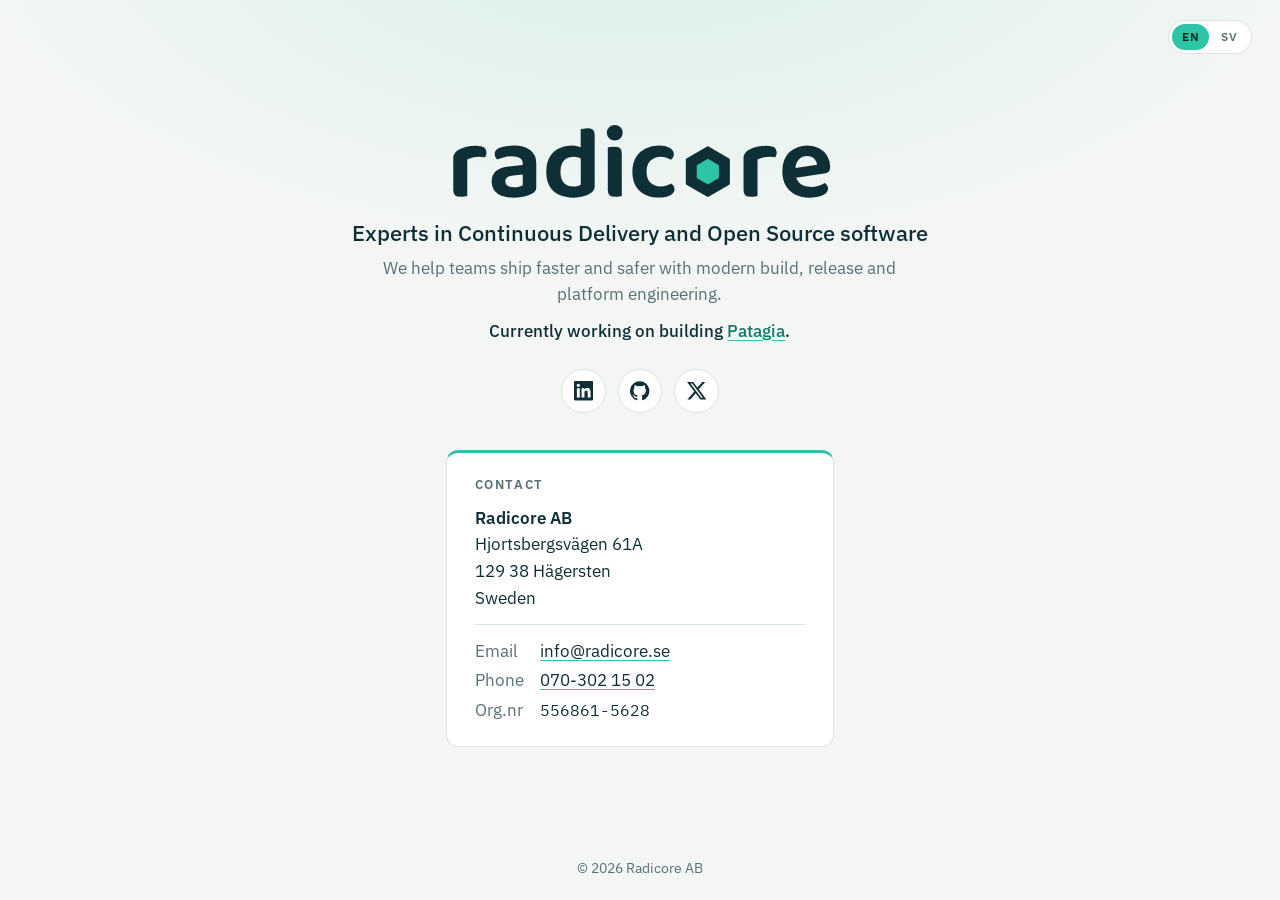
==== index.html @ 724ec2e5 "Add Patagia to structured data Co-Authored-By: Claude Opus 5.5 <noreply@anthropic.com> Signed-off-by" ====
<!DOCTYPE html>
<html lang="en">
<head>
  <meta charset="utf-8">
  <meta name="viewport" content="width=device-width, initial-scale=1">
  <script>
    (function () {
      try {
        var lang = (navigator.languages && navigator.languages[0]) || navigator.language || "";
        var chosen = /(?:^|; )lang=/.test(document.cookie);
        var fromSite = document.referrer.indexOf(location.origin + "/") === 0;
        if (/^sv\b/i.test(lang) && !chosen && !fromSite) location.replace("/sv/");
      } catch (e) {}
    })();
  </script>
  <title>Radicore AB · Continuous Delivery &amp; Open Source</title>
  <meta name="description" content="Radicore AB: experts in Continuous Delivery and Open Source software, based in Stockholm.">
  <meta name="theme-color" content="#f3f6f4" media="(prefers-color-scheme: light)">
  <meta name="theme-color" content="#0b1f24" media="(prefers-color-scheme: dark)">
  <link rel="canonical" href="https://radicore.se/">
  <link rel="alternate" hreflang="en" href="https://radicore.se/">
  <link rel="alternate" hreflang="sv" href="https://radicore.se/sv/">
  <link rel="alternate" hreflang="x-default" href="https://radicore.se/">
  <meta property="og:type" content="website">
  <meta property="og:site_name" content="Radicore">
  <meta property="og:locale" content="en_US">
  <meta property="og:locale:alternate" content="sv_SE">
  <meta property="og:url" content="https://radicore.se/">
  <meta property="og:title" content="Radicore AB · Continuous Delivery &amp; Open Source">
  <meta property="og:description" content="Experts in Continuous Delivery and Open Source software, based in Stockholm.">
  <meta property="og:image" content="https://radicore.se/og-image.png">
  <meta property="og:image:width" content="1200">
  <meta property="og:image:height" content="630">
  <meta property="og:image:alt" content="Radicore logo">
  <meta name="twitter:card" content="summary_large_image">
  <script type="application/ld+json">
  {
    "@context": "https://schema.org",
    "@type": "ProfessionalService",
    "@id": "https://radicore.se/#organization",
    "name": "Radicore AB",
    "alternateName": "Radicore",
    "url": "https://radicore.se/",
    "logo": "https://radicore.se/logo.png",
    "image": "https://radicore.se/og-image.png",
    "description": "Experts in Continuous Delivery and Open Source software.",
    "email": "info@radicore.se",
    "telephone": "+46703021502",
    "taxID": "556861-5628",
    "identifier": {
      "@type": "PropertyValue",
      "propertyID": "Organisationsnummer",
      "value": "556861-5628"
    },
    "address": {
      "@type": "PostalAddress",
      "streetAddress": "Hjortsbergsvägen 61A",
      "postalCode": "129 38",
      "addressLocality": "Hägersten",
      "addressRegion": "Stockholm",
      "addressCountry": "SE"
    },
    "knowsAbout": [
      "Continuous Delivery",
      "Continuous Integration",
      "Open Source software",
      "Platform engineering"
    ],
    "founder": {
      "@type": "Person",
      "name": "Lars Sjöström",
      "sameAs": [
        "https://se.linkedin.com/pub/lars-sj%C3%B6str%C3%B6m/2/9a0/586",
        "https://github.com/lsjostro",
        "https://twitter.com/latjon"
      ],
      "worksFor": [
        {
          "@id": "https://radicore.se/#organization"
        },
        {
          "@type": "Organization",
          "@id": "https://patagia.se/#organization",
          "name": "Patagia",
          "url": "https://patagia.se/"
        }
      ]
    }
  }
  </script>
  <link rel="icon" href="/favicon.svg" type="image/svg+xml">
  <link rel="apple-touch-icon" href="/apple-touch-icon.png">
  <link rel="preconnect" href="https://fonts.googleapis.com">
  <link rel="preconnect" href="https://fonts.gstatic.com" crossorigin>
  <link href="https://fonts.googleapis.com/css2?family=IBM+Plex+Sans:wght@400;500;600&family=IBM+Plex+Mono:wght@400&display=swap" rel="stylesheet">
  <link rel="stylesheet" href="/style.css">
</head>
<body>
  <nav class="lang" aria-label="Language">
    <span aria-current="page">EN</span>
    <a href="/sv/" hreflang="sv" lang="sv" title="Svenska">SV</a>
  </nav>
  <main>
    <div class="hero">
    <h1>
      <svg class="logo" xmlns="http://www.w3.org/2000/svg" viewBox="-10 -701 3780 726" role="img" aria-label="Radicore"><path d="M196.5396728515625 -355.5401611328125V-224.8199462890625H60.7401123046875V-369.3800048828125Q60.7401123046875 -396.0999755859375 73.580078125 -414.5599365234375Q86.4200439453125 -433.0198974609375 109.52001953125 -447.8798828125Q141.0999755859375 -467.35986328125 187.3399658203125 -478.92987060546875Q233.5799560546875 -490.4998779296875 285.47998046875 -490.4998779296875Q383.4598388671875 -490.4998779296875 383.4598388671875 -427.56005859375Q383.4598388671875 -412.60009765625 379.2198486328125 -399.7601318359375Q374.9798583984375 -386.920166015625 368.7398681640625 -377.8201904296875Q358.7398681640625 -379.8201904296875 343.9798583984375 -381.2001953125Q329.2198486328125 -382.5802001953125 312.599853515625 -382.5802001953125Q279.6197509765625 -382.5802001953125 248.959716796875 -375.25018310546875Q218.2996826171875 -367.920166015625 196.5396728515625 -355.5401611328125ZM60.7401123046875 -264.0 196.5396728515625 -259.43994140625V-1.3800048828125Q187.8197021484375 1.239990234375 171.30975341796875 4.04998779296875Q154.7998046875 6.8599853515625 135.35986328125 6.8599853515625Q97.0 6.8599853515625 78.87005615234375 -6.90997314453125Q60.7401123046875 -20.679931640625 60.7401123046875 -56.4197998046875ZM652.39990234375 -86.7197265625Q678.9000244140625 -86.7197265625 702.06005859375 -92.1197509765625Q725.2200927734375 -97.519775390625 735.9801025390625 -104.27978515625V-208.9801025390625L644.2198486328125 -200.320068359375Q607.0997314453125 -197.56005859375 586.439697265625 -184.1400146484375Q565.7796630859375 -170.719970703125 565.7796630859375 -144.639892578125Q565.7796630859375 -118.1798095703125 586.5997314453125 -102.44976806640625Q607.4197998046875 -86.7197265625 652.39990234375 -86.7197265625ZM647.0599365234375 -491.119873046875Q747.6998291015625 -491.119873046875 807.6897583007812 -448.70989990234375Q867.6796875 -406.2999267578125 867.6796875 -316.0999755859375V-87.159912109375Q867.6796875 -62.679931640625 855.459716796875 -48.0799560546875Q843.23974609375 -33.47998046875 824.3797607421875 -22.239990234375Q795.4197998046875 -5.52001953125 751.6998291015625 4.8599853515625Q707.9798583984375 15.239990234375 652.39990234375 15.239990234375Q551.5799560546875 15.239990234375 492.6400146484375 -23.92999267578125Q433.7000732421875 -63.0999755859375 433.7000732421875 -140.5399169921875Q433.7000732421875 -208.0198974609375 475.9600830078125 -244.06988525390625Q518.2200927734375 -280.119873046875 600.1800537109375 -288.35986328125L735.360107421875 -302.35986328125V-317.3399658203125Q735.360107421875 -354.320068359375 708.1500854492188 -370.81011962890625Q680.9400634765625 -387.3001708984375 631.800048828125 -387.3001708984375Q593.280029296875 -387.3001708984375 556.4000244140625 -377.7801513671875Q519.52001953125 -368.2601318359375 490.52001953125 -355.1201171875Q479.4200439453125 -363.360107421875 471.37005615234375 -378.4400634765625Q463.320068359375 -393.52001953125 463.320068359375 -409.719970703125Q463.320068359375 -449.35986328125 505.9599609375 -467.079833984375Q534.199951171875 -479.2198486328125 572.179931640625 -485.16986083984375Q610.159912109375 -491.119873046875 647.0599365234375 -491.119873046875ZM1300.2601318359375 -111.23974609375V-418.719970703125L1435.439697265625 -419.0999755859375V-95.2198486328125Q1435.439697265625 -72.4998779296875 1425.69970703125 -56.96990966796875Q1415.959716796875 -41.43994140625 1394.8597412109375 -28.5799560546875Q1369.27978515625 -11.8599853515625 1326.6998291015625 1.5Q1284.119873046875 14.8599853515625 1229.2999267578125 14.8599853515625Q1148.0 14.8599853515625 1088.6600341796875 -12.6199951171875Q1029.320068359375 -40.0999755859375 997.080078125 -96.0799560546875Q964.840087890625 -152.0599365234375 964.840087890625 -236.43994140625Q964.840087890625 -324.0599365234375 997.5100708007812 -380.22991943359375Q1030.1800537109375 -436.39990234375 1086.2100219726562 -463.7598876953125Q1142.239990234375 -491.119873046875 1210.43994140625 -491.119873046875Q1246.9599609375 -491.119873046875 1276.3800048828125 -482.599853515625Q1305.800048828125 -474.079833984375 1323.9400634765625 -462.4197998046875V-348.7401123046875Q1308.6600341796875 -362.16015625 1284.3599853515625 -372.87017822265625Q1260.0599365234375 -383.5802001953125 1228.35986328125 -383.5802001953125Q1191.6998291015625 -383.5802001953125 1163.2097778320312 -368.25018310546875Q1134.7197265625 -352.920166015625 1118.6796875 -320.360107421875Q1102.6396484375 -287.800048828125 1102.6396484375 -235.679931640625Q1102.6396484375 -162.039794921875 1136.4097290039062 -127.66973876953125Q1170.1798095703125 -93.2996826171875 1228.2999267578125 -93.2996826171875Q1252.760009765625 -93.2996826171875 1270.6100463867188 -98.939697265625Q1288.4600830078125 -104.5797119140625 1300.2601318359375 -111.23974609375ZM1435.439697265625 -391.6600341796875 1299.64013671875 -391.280029296875V-650.47998046875Q1308.360107421875 -653.0999755859375 1325.06005859375 -655.9099731445312Q1341.760009765625 -658.719970703125 1360.8199462890625 -658.719970703125Q1400.1798095703125 -658.719970703125 1417.8097534179688 -645.260009765625Q1435.439697265625 -631.800048828125 1435.439697265625 -595.440185546875ZM1553.60009765625 -616.0599365234375Q1553.60009765625 -647.599853515625 1575.4200439453125 -669.2297973632812Q1597.239990234375 -690.8597412109375 1631.0198974609375 -690.8597412109375Q1665.1798095703125 -690.8597412109375 1686.6197509765625 -669.2297973632812Q1708.0596923828125 -647.599853515625 1708.0596923828125 -616.0599365234375Q1708.0596923828125 -585.1400146484375 1686.6197509765625 -563.2000732421875Q1665.1798095703125 -541.2601318359375 1631.0198974609375 -541.2601318359375Q1597.239990234375 -541.2601318359375 1575.4200439453125 -563.2000732421875Q1553.60009765625 -585.1400146484375 1553.60009765625 -616.0599365234375ZM1563.1201171875 -264.0H1698.919677734375V-1.3800048828125Q1690.19970703125 1.239990234375 1673.6897583007812 4.04998779296875Q1657.1798095703125 6.8599853515625 1637.7398681640625 6.8599853515625Q1599.3800048828125 6.8599853515625 1581.2500610351562 -6.90997314453125Q1563.1201171875 -20.679931640625 1563.1201171875 -56.4197998046875ZM1698.919677734375 -194.000244140625H1563.1201171875V-471.7799072265625Q1571.840087890625 -474.39990234375 1588.5400390625 -477.20989990234375Q1605.239990234375 -480.0198974609375 1624.679931640625 -480.0198974609375Q1663.6597900390625 -480.0198974609375 1681.2897338867188 -466.5599365234375Q1698.919677734375 -453.0999755859375 1698.919677734375 -416.360107421875ZM2075.9398193359375 -382.5802001953125Q2019.0997314453125 -382.5802001953125 1979.3696899414062 -345.2601318359375Q1939.6396484375 -307.9400634765625 1939.6396484375 -236.8199462890625Q1939.6396484375 -166.079833984375 1977.8696899414062 -129.999755859375Q2016.0997314453125 -93.919677734375 2075.31982421875 -93.919677734375Q2109.8798828125 -93.919677734375 2135.0899047851562 -102.939697265625Q2160.2999267578125 -111.959716796875 2178.5799560546875 -122.6197509765625Q2194.5399169921875 -111.6597900390625 2203.0899047851562 -98.31982421875Q2211.639892578125 -84.9798583984375 2211.639892578125 -65.7799072265625Q2211.639892578125 -30.3399658203125 2171.3798828125 -8.04998779296875Q2131.119873046875 14.239990234375 2062.2999267578125 14.239990234375Q1984.6199951171875 14.239990234375 1925.780029296875 -13.80999755859375Q1866.9400634765625 -41.8599853515625 1834.3900756835938 -98.02996826171875Q1801.840087890625 -154.199951171875 1801.840087890625 -236.8199462890625Q1801.840087890625 -322.159912109375 1836.9400634765625 -378.5198974609375Q1872.0400390625 -434.8798828125 1930.5700073242188 -462.9998779296875Q1989.0999755859375 -491.119873046875 2058.43994140625 -491.119873046875Q2126.0198974609375 -491.119873046875 2165.89990234375 -467.0198974609375Q2205.7799072265625 -442.919921875 2205.7799072265625 -407.239990234375Q2205.7799072265625 -390.9000244140625 2197.5399169921875 -377.25006103515625Q2189.2999267578125 -363.60009765625 2177.679931640625 -354.2601318359375Q2158.7799072265625 -364.920166015625 2133.8298950195312 -373.75018310546875Q2108.8798828125 -382.5802001953125 2075.9398193359375 -382.5802001953125ZM3018.5396728515625 -355.5401611328125V-224.8199462890625H2882.7401123046875V-369.3800048828125Q2882.7401123046875 -396.0999755859375 2895.580078125 -414.5599365234375Q2908.4200439453125 -433.0198974609375 2931.52001953125 -447.8798828125Q2963.0999755859375 -467.35986328125 3009.3399658203125 -478.92987060546875Q3055.5799560546875 -490.4998779296875 3107.47998046875 -490.4998779296875Q3205.4598388671875 -490.4998779296875 3205.4598388671875 -427.56005859375Q3205.4598388671875 -412.60009765625 3201.2198486328125 -399.7601318359375Q3196.9798583984375 -386.920166015625 3190.7398681640625 -377.8201904296875Q3180.7398681640625 -379.8201904296875 3165.9798583984375 -381.2001953125Q3151.2198486328125 -382.5802001953125 3134.599853515625 -382.5802001953125Q3101.6197509765625 -382.5802001953125 3070.959716796875 -375.25018310546875Q3040.2996826171875 -367.920166015625 3018.5396728515625 -355.5401611328125ZM2882.7401123046875 -264.0 3018.5396728515625 -259.43994140625V-1.3800048828125Q3009.8197021484375 1.239990234375 2993.3097534179688 4.04998779296875Q2976.7998046875 6.8599853515625 2957.35986328125 6.8599853515625Q2919.0 6.8599853515625 2900.8700561523438 -6.90997314453125Q2882.7401123046875 -20.679931640625 2882.7401123046875 -56.4197998046875ZM3344.599853515625 -171.9400634765625 3339.35986328125 -265.31982421875 3597.3402099609375 -304.4598388671875Q3594.5802001953125 -337.760009765625 3570.5001220703125 -363.65008544921875Q3546.4200439453125 -389.5401611328125 3500.0599365234375 -389.5401611328125Q3451.6998291015625 -389.5401611328125 3419.8797607421875 -356.51007080078125Q3388.0596923828125 -323.47998046875 3386.8197021484375 -262.1798095703125L3390.5396728515625 -201.7401123046875Q3399.399658203125 -142.8199462890625 3438.69970703125 -115.88983154296875Q3477.999755859375 -88.959716796875 3535.2999267578125 -88.959716796875Q3577.2999267578125 -88.959716796875 3613.7799072265625 -101.0997314453125Q3650.2598876953125 -113.23974609375 3672.119873046875 -127.3797607421875Q3686.2198486328125 -118.519775390625 3695.5098266601562 -103.74981689453125Q3704.7998046875 -88.9798583984375 3704.7998046875 -72.0198974609375Q3704.7998046875 -44.3399658203125 3681.4398193359375 -24.739990234375Q3658.079833984375 -5.1400146484375 3617.9298706054688 4.8599853515625Q3577.7799072265625 14.8599853515625 3526.3399658203125 14.8599853515625Q3448.719970703125 14.8599853515625 3388.5 -14.07000732421875Q3328.280029296875 -43.0 3294.06005859375 -100.66998291015625Q3259.840087890625 -158.3399658203125 3259.840087890625 -243.919921875Q3259.840087890625 -306.4998779296875 3279.4400634765625 -353.16986083984375Q3299.0400390625 -399.83984375 3332.5700073242188 -430.2198486328125Q3366.0999755859375 -460.599853515625 3409.2699584960938 -475.85986328125Q3452.43994140625 -491.119873046875 3499.8199462890625 -491.119873046875Q3567.0198974609375 -491.119873046875 3617.5498657226562 -464.18988037109375Q3668.079833984375 -437.2598876953125 3696.7498168945312 -390.139892578125Q3725.4197998046875 -343.0198974609375 3725.4197998046875 -281.7799072265625Q3725.4197998046875 -252.3399658203125 3709.83984375 -237.57000732421875Q3694.2598876953125 -222.800048828125 3666.3399658203125 -218.9400634765625Z" fill="currentColor"/><path d="M2535.7 -470.5 L2737.0 -354.3 L2737.0 -121.9 L2535.7 -5.7 L2334.5 -121.9 L2334.5 -354.3 Z" fill="currentColor" stroke="currentColor" stroke-width="26" stroke-linejoin="round"/><path d="M2535.7 -354.3 L2636.4 -296.2 L2636.4 -180.0 L2535.7 -121.9 L2435.1 -180.0 L2435.1 -296.2 Z" fill="var(--accent)" stroke="var(--accent)" stroke-width="14" stroke-linejoin="round"/></svg>
    </h1>
    <p class="tagline">Experts in Continuous Delivery and Open Source software</p>
    <p class="lede">We help teams ship faster and safer with modern build, release and platform engineering.</p>
    <p class="now">Currently working on building <a href="https://patagia.se">Patagia</a>.</p>

    <ul class="social">
      <li>
        <a href="https://se.linkedin.com/pub/lars-sj%C3%B6str%C3%B6m/2/9a0/586" target="_blank" rel="noopener" aria-label="LinkedIn">
          <svg viewBox="0 0 24 24" aria-hidden="true"><path d="M20.45 20.45h-3.56v-5.57c0-1.33-.02-3.04-1.85-3.04-1.85 0-2.14 1.45-2.14 2.94v5.67H9.35V9h3.41v1.56h.05c.48-.9 1.64-1.85 3.37-1.85 3.6 0 4.27 2.37 4.27 5.46v6.28zM5.34 7.43a2.06 2.06 0 1 1 0-4.13 2.06 2.06 0 0 1 0 4.13zM7.12 20.45H3.56V9h3.56v11.45zM22.22 0H1.77C.79 0 0 .77 0 1.73v20.54C0 23.23.79 24 1.77 24h20.45c.98 0 1.78-.77 1.78-1.73V1.73C24 .77 23.2 0 22.22 0z"/></svg>
        </a>
      </li>
      <li>
        <a href="https://github.com/lsjostro" target="_blank" rel="noopener" aria-label="GitHub">
          <svg viewBox="0 0 24 24" aria-hidden="true"><path d="M12 .3a12 12 0 0 0-3.8 23.38c.6.12.83-.26.83-.57L9 21.07c-3.34.72-4.04-1.61-4.04-1.61-.55-1.39-1.34-1.76-1.34-1.76-1.08-.74.09-.73.09-.73 1.2.09 1.83 1.24 1.83 1.24 1.07 1.83 2.81 1.3 3.5 1 .1-.78.42-1.31.76-1.61-2.67-.3-5.47-1.33-5.47-5.93 0-1.31.47-2.38 1.24-3.22-.14-.3-.54-1.52.1-3.18 0 0 1-.32 3.3 1.23a11.5 11.5 0 0 1 6 0c2.28-1.55 3.29-1.23 3.29-1.23.64 1.66.24 2.88.12 3.18a4.65 4.65 0 0 1 1.23 3.22c0 4.61-2.8 5.63-5.48 5.92.42.36.81 1.1.81 2.22l-.01 3.29c0 .31.2.69.82.57A12 12 0 0 0 12 .3"/></svg>
        </a>
      </li>
      <li>
        <a href="https://twitter.com/latjon" target="_blank" rel="noopener" aria-label="X (Twitter)">
          <svg viewBox="0 0 24 24" aria-hidden="true"><path d="M18.9 1.15h3.68l-8.04 9.19L24 22.85h-7.4l-5.8-7.58-6.63 7.58H.48l8.6-9.83L0 1.15h7.59l5.24 6.93 6.07-6.93zm-1.29 19.5h2.04L6.48 3.24H4.3l13.31 17.41z"/></svg>
        </a>
      </li>
    </ul>
    </div>

    <address class="contact">
      <h2>Contact</h2>
      <strong>Radicore AB</strong><br>
      Hjortsbergsvägen 61A<br>
      129 38 Hägersten<br>
      Sweden
      <dl>
        <dt>Email</dt><dd><a href="mailto:info@radicore.se">info@radicore.se</a></dd>
        <dt>Phone</dt><dd><a href="tel:+46703021502">070-302 15 02</a></dd>
        <dt>Org.nr</dt><dd class="mono">556861-5628</dd>
      </dl>
    </address>
  </main>
  <footer>© <span id="y">2026</span> Radicore AB</footer>
  <script>document.getElementById("y").textContent = new Date().getFullYear();</script>
  <script>document.querySelectorAll(".lang a").forEach(a => a.addEventListener("click", () => { document.cookie = "lang=" + a.hreflang + "; path=/; max-age=31536000; SameSite=Lax"; }));</script>
</body>
</html>
---- style.css ----
:root {
  --bg: #f3f6f4;
  --surface: #ffffff;
  --ink: #0f2f36;
  --muted: #5a7076;
  --line: #dbe4e1;
  --accent: #2ec4a6;
  --accent-ink: #0c7a66;
}
@media (prefers-color-scheme: dark) {
  :root {
    --bg: #0b1f24;
    --surface: #10292f;
    --ink: #e6f1ee;
    --muted: #93aaa6;
    --line: #1f3d44;
    --accent: #3ad8b8;
    --accent-ink: #3ad8b8;
  }
}
* { box-sizing: border-box; }
html, body { margin: 0; }
/* One root size drives everything (all sizes below are rem). It follows
   whichever is tighter, screen width or screen height, so the page always
   fits on one screen without scrolling. */
html {
  font-size: clamp(10px, min(12.5px + 0.5vw, 1.8svh), 24px);
  -webkit-text-size-adjust: 100%;
}
body {
  min-height: 100svh;
  display: grid;
  grid-template-rows: 1fr auto;
  background:
    radial-gradient(60rem 30rem at 50% -10%, color-mix(in srgb, var(--accent) 14%, transparent), transparent 70%),
    var(--bg);
  color: var(--ink);
  font: 400 1.0625rem/1.55 "IBM Plex Sans", system-ui, sans-serif;
  -webkit-font-smoothing: antialiased;
}
main {
  width: 100%;
  max-width: 44rem;
  margin: 0 auto;
  padding: 2rem clamp(1rem, 5vw, 2rem) 0;
  display: flex;
  flex-direction: column;
  justify-content: center;
  align-items: center;
  gap: 2.25rem;
  text-align: center;
}
.hero { width: 100%; }
h1 { margin: 0; line-height: 0; }
.logo { width: min(24rem, 100%); height: auto; color: var(--ink); }
.tagline {
  margin: 1.25rem 0 0;
  font-size: 1.35rem;
  line-height: 1.35;
  font-weight: 500;
  text-wrap: balance;
}
.lede { margin: .4rem auto 0; max-width: 32rem; text-wrap: pretty; color: var(--muted); }
.now { margin: .6rem 0 0; font-weight: 500; }
.now a {
  color: var(--accent-ink);
  text-decoration: underline;
  text-decoration-color: var(--accent);
  text-underline-offset: 3px;
}
.now a:hover { text-decoration-thickness: 2px; }
.social {
  display: flex;
  justify-content: center;
  gap: .75rem;
  margin: 1.5rem 0 0;
  padding: 0;
  list-style: none;
}
.social a {
  display: grid;
  place-items: center;
  width: 2.75rem;
  height: 2.75rem;
  border: 1px solid var(--line);
  border-radius: 50%;
  background: var(--surface);
  color: var(--ink);
  transition: color .15s, border-color .15s, transform .15s;
}
.social a:hover, .social a:focus-visible {
  color: var(--accent-ink);
  border-color: var(--accent);
  transform: translateY(-2px);
}
.social svg { width: 1.2rem; height: 1.2rem; fill: currentColor; }
.contact {
  width: 100%;
  max-width: 24rem;
  padding: 1.4rem 1.75rem;
  border: 1px solid var(--line);
  border-top: 3px solid var(--accent);
  border-radius: .75rem;
  background: var(--surface);
  font-style: normal;
  text-align: left;
}
.contact h2 {
  margin: 0 0 .6rem;
  font-size: .78rem;
  font-weight: 600;
  letter-spacing: .12em;
  text-transform: uppercase;
  color: var(--muted);
}
.contact strong { font-weight: 600; }
.contact dl {
  display: grid;
  grid-template-columns: auto 1fr;
  gap: .15rem 1rem;
  margin: .8rem 0 0;
  padding-top: .8rem;
  border-top: 1px solid var(--line);
}
.contact dt { color: var(--muted); }
.contact dd { margin: 0; }
.contact a { color: inherit; text-decoration-color: var(--accent); text-underline-offset: 3px; }
.contact a:hover { color: var(--accent-ink); }
.mono { font-family: "IBM Plex Mono", ui-monospace, monospace; font-size: .95em; }
.lang {
  position: absolute;
  top: clamp(.75rem, 2vw, 1.25rem);
  right: clamp(.75rem, 3vw, 1.75rem);
  display: flex;
  gap: .15rem;
  padding: .2rem;
  border: 1px solid var(--line);
  border-radius: 999px;
  background: var(--surface);
  font-size: .75rem;
  font-weight: 600;
  letter-spacing: .06em;
}
.lang a, .lang span {
  padding: .2rem .6rem;
  border-radius: 999px;
  color: var(--muted);
  text-decoration: none;
}
.lang a:hover { color: var(--accent-ink); }
.lang [aria-current] { background: var(--accent); color: #06231d; }
footer {
  padding: 1.25rem;
  text-align: center;
  font-size: .85rem;
  color: var(--muted);
}
/* Short, wide screens (phones held sideways, 720p laptops): put the
   contact card beside the logo instead of below it. */
@media (orientation: landscape) and (max-height: 820px) and (min-aspect-ratio: 4/3) {
  html { font-size: clamp(10px, min(12.5px + 0.5vw, 3.2svh, 1.75vw), 24px); }
  main {
    max-width: 60rem;
    flex-direction: row;
    gap: 3.5rem;
    padding-top: 1rem;
  }
  footer { padding: .75rem; }
  .hero { flex: 1 1 0; min-width: 0; }
  .contact { flex: 0 1 22rem; }
  .social { margin-top: 1.1rem; }
}
/* Very narrow phones: stack the email/phone labels above their values. */
@media (max-width: 340px) {
  .contact { padding: 1.1rem 1.25rem; }
  .contact dl { grid-template-columns: 1fr; gap: 0; }
  .contact dd + dt { margin-top: .35rem; }
}
@media (prefers-reduced-motion: reduce) {
  .social a { transition: none; }
  .social a:hover { transform: none; }
}
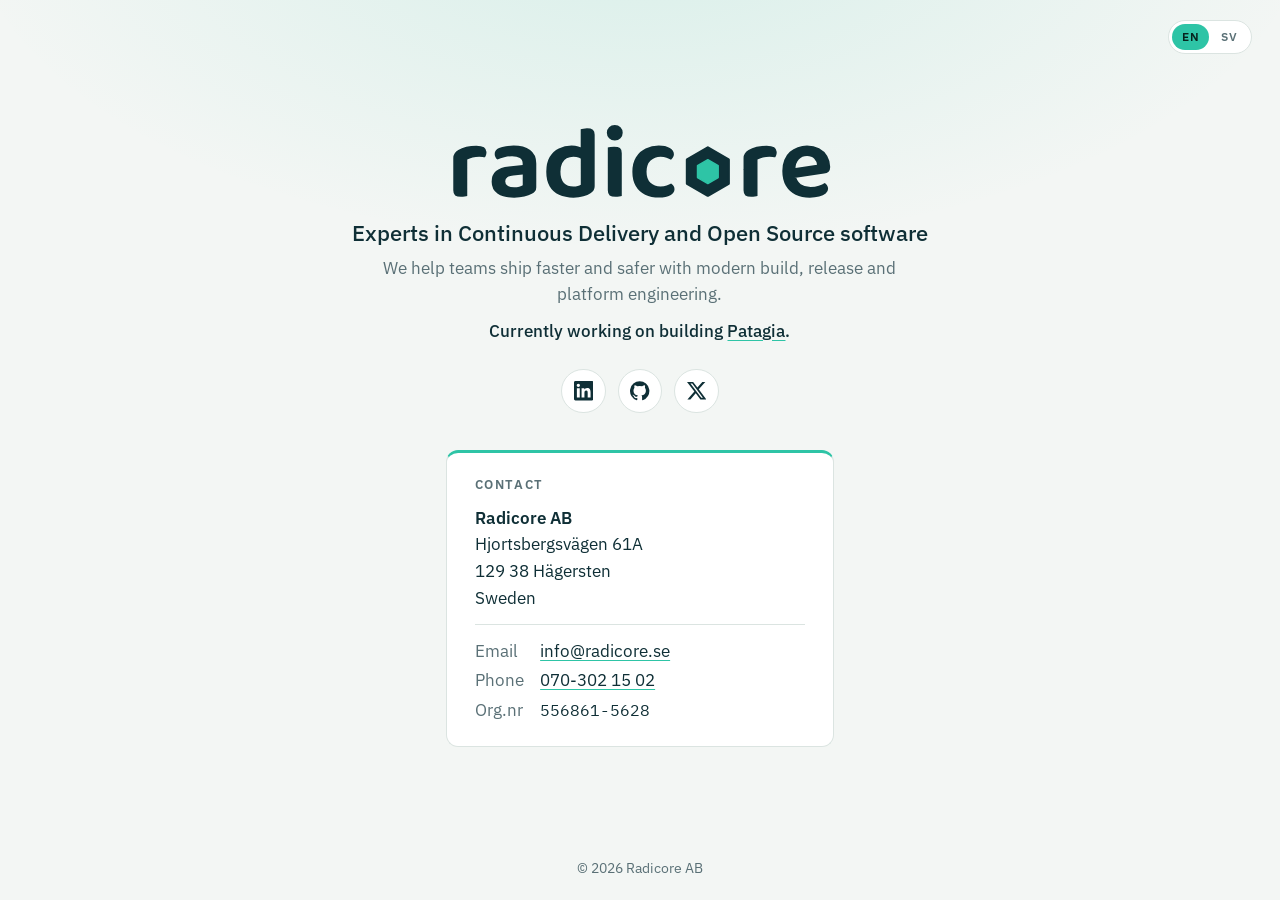
==== commit 4827e594: "update name Signed-off-by: Lars Sjöstrom <lars@radicore.se>" ====
--- a/index.html
+++ b/index.html
@@ -1,5 +1,6 @@
 <!DOCTYPE html>
 <html lang="en">
+
 <head>
   <meta charset="utf-8">
   <meta name="viewport" content="width=device-width, initial-scale=1">
@@ -10,11 +11,12 @@
         var chosen = /(?:^|; )lang=/.test(document.cookie);
         var fromSite = document.referrer.indexOf(location.origin + "/") === 0;
         if (/^sv\b/i.test(lang) && !chosen && !fromSite) location.replace("/sv/");
-      } catch (e) {}
+      } catch (e) { }
     })();
   </script>
   <title>Radicore AB · Continuous Delivery &amp; Open Source</title>
-  <meta name="description" content="Radicore AB: experts in Continuous Delivery and Open Source software, based in Stockholm.">
+  <meta name="description"
+    content="Radicore AB: experts in Continuous Delivery and Open Source software, based in Stockholm.">
   <meta name="theme-color" content="#f3f6f4" media="(prefers-color-scheme: light)">
   <meta name="theme-color" content="#0b1f24" media="(prefers-color-scheme: dark)">
   <link rel="canonical" href="https://radicore.se/">
@@ -27,7 +29,8 @@
   <meta property="og:locale:alternate" content="sv_SE">
   <meta property="og:url" content="https://radicore.se/">
   <meta property="og:title" content="Radicore AB · Continuous Delivery &amp; Open Source">
-  <meta property="og:description" content="Experts in Continuous Delivery and Open Source software, based in Stockholm.">
+  <meta property="og:description"
+    content="Experts in Continuous Delivery and Open Source software, based in Stockholm.">
   <meta property="og:image" content="https://radicore.se/og-image.png">
   <meta property="og:image:width" content="1200">
   <meta property="og:image:height" content="630">
@@ -36,65 +39,82 @@
   <script type="application/ld+json">
   {
     "@context": "https://schema.org",
-    "@type": "ProfessionalService",
-    "@id": "https://radicore.se/#organization",
-    "name": "Radicore AB",
-    "alternateName": "Radicore",
-    "url": "https://radicore.se/",
-    "logo": "https://radicore.se/logo.png",
-    "image": "https://radicore.se/og-image.png",
-    "description": "Experts in Continuous Delivery and Open Source software.",
-    "email": "info@radicore.se",
-    "telephone": "+46703021502",
-    "taxID": "556861-5628",
-    "identifier": {
-      "@type": "PropertyValue",
-      "propertyID": "Organisationsnummer",
-      "value": "556861-5628"
-    },
-    "address": {
-      "@type": "PostalAddress",
-      "streetAddress": "Hjortsbergsvägen 61A",
-      "postalCode": "129 38",
-      "addressLocality": "Hägersten",
-      "addressRegion": "Stockholm",
-      "addressCountry": "SE"
-    },
-    "knowsAbout": [
-      "Continuous Delivery",
-      "Continuous Integration",
-      "Open Source software",
-      "Platform engineering"
-    ],
-    "founder": {
-      "@type": "Person",
-      "name": "Lars Sjöström",
-      "sameAs": [
-        "https://se.linkedin.com/pub/lars-sj%C3%B6str%C3%B6m/2/9a0/586",
-        "https://github.com/lsjostro",
-        "https://twitter.com/latjon"
-      ],
-      "worksFor": [
-        {
-          "@id": "https://radicore.se/#organization"
+    "@graph": [
+      {
+        "@type": "ProfessionalService",
+        "@id": "https://radicore.se/#organization",
+        "name": "Radicore AB",
+        "alternateName": "Radicore",
+        "url": "https://radicore.se/",
+        "logo": "https://radicore.se/logo.png",
+        "image": "https://radicore.se/og-image.png",
+        "description": "Experts in Continuous Delivery and Open Source software.",
+        "email": "info@radicore.se",
+        "telephone": "+46703021502",
+        "taxID": "556861-5628",
+        "identifier": {
+          "@type": "PropertyValue",
+          "propertyID": "Organisationsnummer",
+          "value": "556861-5628"
         },
-        {
-          "@type": "Organization",
-          "@id": "https://patagia.se/#organization",
-          "name": "Patagia",
-          "url": "https://patagia.se/"
+        "address": {
+          "@type": "PostalAddress",
+          "streetAddress": "Hjortsbergsvägen 61A",
+          "postalCode": "129 38",
+          "addressLocality": "Hägersten",
+          "addressRegion": "Stockholm",
+          "addressCountry": "SE"
+        },
+        "knowsAbout": [
+          "Continuous Delivery",
+          "Continuous Integration",
+          "Open Source software",
+          "Platform engineering"
+        ],
+        "founder": {
+          "@id": "https://radicore.se/#lars"
         }
-      ]
-    }
+      },
+      {
+        "@type": "Person",
+        "@id": "https://radicore.se/#lars",
+        "name": "Lars Hanerud",
+        "sameAs": [
+          "https://se.linkedin.com/pub/lars-sj%C3%B6str%C3%B6m/2/9a0/586",
+          "https://github.com/lsjostro",
+          "https://twitter.com/latjon"
+        ],
+        "worksFor": [
+          {
+            "@id": "https://radicore.se/#organization"
+          },
+          {
+            "@id": "https://patagia.se/#organization"
+          }
+        ]
+      },
+      {
+        "@type": "Organization",
+        "@id": "https://patagia.se/#organization",
+        "name": "Patagia",
+        "url": "https://patagia.se/",
+        "founder": {
+          "@id": "https://radicore.se/#lars"
+        }
+      }
+    ]
   }
   </script>
   <link rel="icon" href="/favicon.svg" type="image/svg+xml">
   <link rel="apple-touch-icon" href="/apple-touch-icon.png">
   <link rel="preconnect" href="https://fonts.googleapis.com">
   <link rel="preconnect" href="https://fonts.gstatic.com" crossorigin>
-  <link href="https://fonts.googleapis.com/css2?family=IBM+Plex+Sans:wght@400;500;600&family=IBM+Plex+Mono:wght@400&display=swap" rel="stylesheet">
+  <link
+    href="https://fonts.googleapis.com/css2?family=IBM+Plex+Sans:wght@400;500;600&family=IBM+Plex+Mono:wght@400&display=swap"
+    rel="stylesheet">
   <link rel="stylesheet" href="/style.css">
 </head>
+
 <body>
   <nav class="lang" aria-label="Language">
     <span aria-current="page">EN</span>
@@ -102,30 +122,49 @@
   </nav>
   <main>
     <div class="hero">
-    <h1>
-      <svg class="logo" xmlns="http://www.w3.org/2000/svg" viewBox="-10 -701 3780 726" role="img" aria-label="Radicore"><path d="M196.5396728515625 -355.5401611328125V-224.8199462890625H60.7401123046875V-369.3800048828125Q60.7401123046875 -396.0999755859375 73.580078125 -414.5599365234375Q86.4200439453125 -433.0198974609375 109.52001953125 -447.8798828125Q141.0999755859375 -467.35986328125 187.3399658203125 -478.92987060546875Q233.5799560546875 -490.4998779296875 285.47998046875 -490.4998779296875Q383.4598388671875 -490.4998779296875 383.4598388671875 -427.56005859375Q383.4598388671875 -412.60009765625 379.2198486328125 -399.7601318359375Q374.9798583984375 -386.920166015625 368.7398681640625 -377.8201904296875Q358.7398681640625 -379.8201904296875 343.9798583984375 -381.2001953125Q329.2198486328125 -382.5802001953125 312.599853515625 -382.5802001953125Q279.6197509765625 -382.5802001953125 248.959716796875 -375.25018310546875Q218.2996826171875 -367.920166015625 196.5396728515625 -355.5401611328125ZM60.7401123046875 -264.0 196.5396728515625 -259.43994140625V-1.3800048828125Q187.8197021484375 1.239990234375 171.30975341796875 4.04998779296875Q154.7998046875 6.8599853515625 135.35986328125 6.8599853515625Q97.0 6.8599853515625 78.87005615234375 -6.90997314453125Q60.7401123046875 -20.679931640625 60.7401123046875 -56.4197998046875ZM652.39990234375 -86.7197265625Q678.9000244140625 -86.7197265625 702.06005859375 -92.1197509765625Q725.2200927734375 -97.519775390625 735.9801025390625 -104.27978515625V-208.9801025390625L644.2198486328125 -200.320068359375Q607.0997314453125 -197.56005859375 586.439697265625 -184.1400146484375Q565.7796630859375 -170.719970703125 565.7796630859375 -144.639892578125Q565.7796630859375 -118.1798095703125 586.5997314453125 -102.44976806640625Q607.4197998046875 -86.7197265625 652.39990234375 -86.7197265625ZM647.0599365234375 -491.119873046875Q747.6998291015625 -491.119873046875 807.6897583007812 -448.70989990234375Q867.6796875 -406.2999267578125 867.6796875 -316.0999755859375V-87.159912109375Q867.6796875 -62.679931640625 855.459716796875 -48.0799560546875Q843.23974609375 -33.47998046875 824.3797607421875 -22.239990234375Q795.4197998046875 -5.52001953125 751.6998291015625 4.8599853515625Q707.9798583984375 15.239990234375 652.39990234375 15.239990234375Q551.5799560546875 15.239990234375 492.6400146484375 -23.92999267578125Q433.7000732421875 -63.0999755859375 433.7000732421875 -140.5399169921875Q433.7000732421875 -208.0198974609375 475.9600830078125 -244.06988525390625Q518.2200927734375 -280.119873046875 600.1800537109375 -288.35986328125L735.360107421875 -302.35986328125V-317.3399658203125Q735.360107421875 -354.320068359375 708.1500854492188 -370.81011962890625Q680.9400634765625 -387.3001708984375 631.800048828125 -387.3001708984375Q593.280029296875 -387.3001708984375 556.4000244140625 -377.7801513671875Q519.52001953125 -368.2601318359375 490.52001953125 -355.1201171875Q479.4200439453125 -363.360107421875 471.37005615234375 -378.4400634765625Q463.320068359375 -393.52001953125 463.320068359375 -409.719970703125Q463.320068359375 -449.35986328125 505.9599609375 -467.079833984375Q534.199951171875 -479.2198486328125 572.179931640625 -485.16986083984375Q610.159912109375 -491.119873046875 647.0599365234375 -491.119873046875ZM1300.2601318359375 -111.23974609375V-418.719970703125L1435.439697265625 -419.0999755859375V-95.2198486328125Q1435.439697265625 -72.4998779296875 1425.69970703125 -56.96990966796875Q1415.959716796875 -41.43994140625 1394.8597412109375 -28.5799560546875Q1369.27978515625 -11.8599853515625 1326.6998291015625 1.5Q1284.119873046875 14.8599853515625 1229.2999267578125 14.8599853515625Q1148.0 14.8599853515625 1088.6600341796875 -12.6199951171875Q1029.320068359375 -40.0999755859375 997.080078125 -96.0799560546875Q964.840087890625 -152.0599365234375 964.840087890625 -236.43994140625Q964.840087890625 -324.0599365234375 997.5100708007812 -380.22991943359375Q1030.1800537109375 -436.39990234375 1086.2100219726562 -463.7598876953125Q1142.239990234375 -491.119873046875 1210.43994140625 -491.119873046875Q1246.9599609375 -491.119873046875 1276.3800048828125 -482.599853515625Q1305.800048828125 -474.079833984375 1323.9400634765625 -462.4197998046875V-348.7401123046875Q1308.6600341796875 -362.16015625 1284.3599853515625 -372.87017822265625Q1260.0599365234375 -383.5802001953125 1228.35986328125 -383.5802001953125Q1191.6998291015625 -383.5802001953125 1163.2097778320312 -368.25018310546875Q1134.7197265625 -352.920166015625 1118.6796875 -320.360107421875Q1102.6396484375 -287.800048828125 1102.6396484375 -235.679931640625Q1102.6396484375 -162.039794921875 1136.4097290039062 -127.66973876953125Q1170.1798095703125 -93.2996826171875 1228.2999267578125 -93.2996826171875Q1252.760009765625 -93.2996826171875 1270.6100463867188 -98.939697265625Q1288.4600830078125 -104.5797119140625 1300.2601318359375 -111.23974609375ZM1435.439697265625 -391.6600341796875 1299.64013671875 -391.280029296875V-650.47998046875Q1308.360107421875 -653.0999755859375 1325.06005859375 -655.9099731445312Q1341.760009765625 -658.719970703125 1360.8199462890625 -658.719970703125Q1400.1798095703125 -658.719970703125 1417.8097534179688 -645.260009765625Q1435.439697265625 -631.800048828125 1435.439697265625 -595.440185546875ZM1553.60009765625 -616.0599365234375Q1553.60009765625 -647.599853515625 1575.4200439453125 -669.2297973632812Q1597.239990234375 -690.8597412109375 1631.0198974609375 -690.8597412109375Q1665.1798095703125 -690.8597412109375 1686.6197509765625 -669.2297973632812Q1708.0596923828125 -647.599853515625 1708.0596923828125 -616.0599365234375Q1708.0596923828125 -585.1400146484375 1686.6197509765625 -563.2000732421875Q1665.1798095703125 -541.2601318359375 1631.0198974609375 -541.2601318359375Q1597.239990234375 -541.2601318359375 1575.4200439453125 -563.2000732421875Q1553.60009765625 -585.1400146484375 1553.60009765625 -616.0599365234375ZM1563.1201171875 -264.0H1698.919677734375V-1.3800048828125Q1690.19970703125 1.239990234375 1673.6897583007812 4.04998779296875Q1657.1798095703125 6.8599853515625 1637.7398681640625 6.8599853515625Q1599.3800048828125 6.8599853515625 1581.2500610351562 -6.90997314453125Q1563.1201171875 -20.679931640625 1563.1201171875 -56.4197998046875ZM1698.919677734375 -194.000244140625H1563.1201171875V-471.7799072265625Q1571.840087890625 -474.39990234375 1588.5400390625 -477.20989990234375Q1605.239990234375 -480.0198974609375 1624.679931640625 -480.0198974609375Q1663.6597900390625 -480.0198974609375 1681.2897338867188 -466.5599365234375Q1698.919677734375 -453.0999755859375 1698.919677734375 -416.360107421875ZM2075.9398193359375 -382.5802001953125Q2019.0997314453125 -382.5802001953125 1979.3696899414062 -345.2601318359375Q1939.6396484375 -307.9400634765625 1939.6396484375 -236.8199462890625Q1939.6396484375 -166.079833984375 1977.8696899414062 -129.999755859375Q2016.0997314453125 -93.919677734375 2075.31982421875 -93.919677734375Q2109.8798828125 -93.919677734375 2135.0899047851562 -102.939697265625Q2160.2999267578125 -111.959716796875 2178.5799560546875 -122.6197509765625Q2194.5399169921875 -111.6597900390625 2203.0899047851562 -98.31982421875Q2211.639892578125 -84.9798583984375 2211.639892578125 -65.7799072265625Q2211.639892578125 -30.3399658203125 2171.3798828125 -8.04998779296875Q2131.119873046875 14.239990234375 2062.2999267578125 14.239990234375Q1984.6199951171875 14.239990234375 1925.780029296875 -13.80999755859375Q1866.9400634765625 -41.8599853515625 1834.3900756835938 -98.02996826171875Q1801.840087890625 -154.199951171875 1801.840087890625 -236.8199462890625Q1801.840087890625 -322.159912109375 1836.9400634765625 -378.5198974609375Q1872.0400390625 -434.8798828125 1930.5700073242188 -462.9998779296875Q1989.0999755859375 -491.119873046875 2058.43994140625 -491.119873046875Q2126.0198974609375 -491.119873046875 2165.89990234375 -467.0198974609375Q2205.7799072265625 -442.919921875 2205.7799072265625 -407.239990234375Q2205.7799072265625 -390.9000244140625 2197.5399169921875 -377.25006103515625Q2189.2999267578125 -363.60009765625 2177.679931640625 -354.2601318359375Q2158.7799072265625 -364.920166015625 2133.8298950195312 -373.75018310546875Q2108.8798828125 -382.5802001953125 2075.9398193359375 -382.5802001953125ZM3018.5396728515625 -355.5401611328125V-224.8199462890625H2882.7401123046875V-369.3800048828125Q2882.7401123046875 -396.0999755859375 2895.580078125 -414.5599365234375Q2908.4200439453125 -433.0198974609375 2931.52001953125 -447.8798828125Q2963.0999755859375 -467.35986328125 3009.3399658203125 -478.92987060546875Q3055.5799560546875 -490.4998779296875 3107.47998046875 -490.4998779296875Q3205.4598388671875 -490.4998779296875 3205.4598388671875 -427.56005859375Q3205.4598388671875 -412.60009765625 3201.2198486328125 -399.7601318359375Q3196.9798583984375 -386.920166015625 3190.7398681640625 -377.8201904296875Q3180.7398681640625 -379.8201904296875 3165.9798583984375 -381.2001953125Q3151.2198486328125 -382.5802001953125 3134.599853515625 -382.5802001953125Q3101.6197509765625 -382.5802001953125 3070.959716796875 -375.25018310546875Q3040.2996826171875 -367.920166015625 3018.5396728515625 -355.5401611328125ZM2882.7401123046875 -264.0 3018.5396728515625 -259.43994140625V-1.3800048828125Q3009.8197021484375 1.239990234375 2993.3097534179688 4.04998779296875Q2976.7998046875 6.8599853515625 2957.35986328125 6.8599853515625Q2919.0 6.8599853515625 2900.8700561523438 -6.90997314453125Q2882.7401123046875 -20.679931640625 2882.7401123046875 -56.4197998046875ZM3344.599853515625 -171.9400634765625 3339.35986328125 -265.31982421875 3597.3402099609375 -304.4598388671875Q3594.5802001953125 -337.760009765625 3570.5001220703125 -363.65008544921875Q3546.4200439453125 -389.5401611328125 3500.0599365234375 -389.5401611328125Q3451.6998291015625 -389.5401611328125 3419.8797607421875 -356.51007080078125Q3388.0596923828125 -323.47998046875 3386.8197021484375 -262.1798095703125L3390.5396728515625 -201.7401123046875Q3399.399658203125 -142.8199462890625 3438.69970703125 -115.88983154296875Q3477.999755859375 -88.959716796875 3535.2999267578125 -88.959716796875Q3577.2999267578125 -88.959716796875 3613.7799072265625 -101.0997314453125Q3650.2598876953125 -113.23974609375 3672.119873046875 -127.3797607421875Q3686.2198486328125 -118.519775390625 3695.5098266601562 -103.74981689453125Q3704.7998046875 -88.9798583984375 3704.7998046875 -72.0198974609375Q3704.7998046875 -44.3399658203125 3681.4398193359375 -24.739990234375Q3658.079833984375 -5.1400146484375 3617.9298706054688 4.8599853515625Q3577.7799072265625 14.8599853515625 3526.3399658203125 14.8599853515625Q3448.719970703125 14.8599853515625 3388.5 -14.07000732421875Q3328.280029296875 -43.0 3294.06005859375 -100.66998291015625Q3259.840087890625 -158.3399658203125 3259.840087890625 -243.919921875Q3259.840087890625 -306.4998779296875 3279.4400634765625 -353.16986083984375Q3299.0400390625 -399.83984375 3332.5700073242188 -430.2198486328125Q3366.0999755859375 -460.599853515625 3409.2699584960938 -475.85986328125Q3452.43994140625 -491.119873046875 3499.8199462890625 -491.119873046875Q3567.0198974609375 -491.119873046875 3617.5498657226562 -464.18988037109375Q3668.079833984375 -437.2598876953125 3696.7498168945312 -390.139892578125Q3725.4197998046875 -343.0198974609375 3725.4197998046875 -281.7799072265625Q3725.4197998046875 -252.3399658203125 3709.83984375 -237.57000732421875Q3694.2598876953125 -222.800048828125 3666.3399658203125 -218.9400634765625Z" fill="currentColor"/><path d="M2535.7 -470.5 L2737.0 -354.3 L2737.0 -121.9 L2535.7 -5.7 L2334.5 -121.9 L2334.5 -354.3 Z" fill="currentColor" stroke="currentColor" stroke-width="26" stroke-linejoin="round"/><path d="M2535.7 -354.3 L2636.4 -296.2 L2636.4 -180.0 L2535.7 -121.9 L2435.1 -180.0 L2435.1 -296.2 Z" fill="var(--accent)" stroke="var(--accent)" stroke-width="14" stroke-linejoin="round"/></svg>
-    </h1>
-    <p class="tagline">Experts in Continuous Delivery and Open Source software</p>
-    <p class="lede">We help teams ship faster and safer with modern build, release and platform engineering.</p>
-    <p class="now">Currently working on building <a href="https://patagia.se">Patagia</a>.</p>
+      <h1>
+        <svg class="logo" xmlns="http://www.w3.org/2000/svg" viewBox="-10 -701 3780 726" role="img"
+          aria-label="Radicore">
+          <path
+            d="M196.5396728515625 -355.5401611328125V-224.8199462890625H60.7401123046875V-369.3800048828125Q60.7401123046875 -396.0999755859375 73.580078125 -414.5599365234375Q86.4200439453125 -433.0198974609375 109.52001953125 -447.8798828125Q141.0999755859375 -467.35986328125 187.3399658203125 -478.92987060546875Q233.5799560546875 -490.4998779296875 285.47998046875 -490.4998779296875Q383.4598388671875 -490.4998779296875 383.4598388671875 -427.56005859375Q383.4598388671875 -412.60009765625 379.2198486328125 -399.7601318359375Q374.9798583984375 -386.920166015625 368.7398681640625 -377.8201904296875Q358.7398681640625 -379.8201904296875 343.9798583984375 -381.2001953125Q329.2198486328125 -382.5802001953125 312.599853515625 -382.5802001953125Q279.6197509765625 -382.5802001953125 248.959716796875 -375.25018310546875Q218.2996826171875 -367.920166015625 196.5396728515625 -355.5401611328125ZM60.7401123046875 -264.0 196.5396728515625 -259.43994140625V-1.3800048828125Q187.8197021484375 1.239990234375 171.30975341796875 4.04998779296875Q154.7998046875 6.8599853515625 135.35986328125 6.8599853515625Q97.0 6.8599853515625 78.87005615234375 -6.90997314453125Q60.7401123046875 -20.679931640625 60.7401123046875 -56.4197998046875ZM652.39990234375 -86.7197265625Q678.9000244140625 -86.7197265625 702.06005859375 -92.1197509765625Q725.2200927734375 -97.519775390625 735.9801025390625 -104.27978515625V-208.9801025390625L644.2198486328125 -200.320068359375Q607.0997314453125 -197.56005859375 586.439697265625 -184.1400146484375Q565.7796630859375 -170.719970703125 565.7796630859375 -144.639892578125Q565.7796630859375 -118.1798095703125 586.5997314453125 -102.44976806640625Q607.4197998046875 -86.7197265625 652.39990234375 -86.7197265625ZM647.0599365234375 -491.119873046875Q747.6998291015625 -491.119873046875 807.6897583007812 -448.70989990234375Q867.6796875 -406.2999267578125 867.6796875 -316.0999755859375V-87.159912109375Q867.6796875 -62.679931640625 855.459716796875 -48.0799560546875Q843.23974609375 -33.47998046875 824.3797607421875 -22.239990234375Q795.4197998046875 -5.52001953125 751.6998291015625 4.8599853515625Q707.9798583984375 15.239990234375 652.39990234375 15.239990234375Q551.5799560546875 15.239990234375 492.6400146484375 -23.92999267578125Q433.7000732421875 -63.0999755859375 433.7000732421875 -140.5399169921875Q433.7000732421875 -208.0198974609375 475.9600830078125 -244.06988525390625Q518.2200927734375 -280.119873046875 600.1800537109375 -288.35986328125L735.360107421875 -302.35986328125V-317.3399658203125Q735.360107421875 -354.320068359375 708.1500854492188 -370.81011962890625Q680.9400634765625 -387.3001708984375 631.800048828125 -387.3001708984375Q593.280029296875 -387.3001708984375 556.4000244140625 -377.7801513671875Q519.52001953125 -368.2601318359375 490.52001953125 -355.1201171875Q479.4200439453125 -363.360107421875 471.37005615234375 -378.4400634765625Q463.320068359375 -393.52001953125 463.320068359375 -409.719970703125Q463.320068359375 -449.35986328125 505.9599609375 -467.079833984375Q534.199951171875 -479.2198486328125 572.179931640625 -485.16986083984375Q610.159912109375 -491.119873046875 647.0599365234375 -491.119873046875ZM1300.2601318359375 -111.23974609375V-418.719970703125L1435.439697265625 -419.0999755859375V-95.2198486328125Q1435.439697265625 -72.4998779296875 1425.69970703125 -56.96990966796875Q1415.959716796875 -41.43994140625 1394.8597412109375 -28.5799560546875Q1369.27978515625 -11.8599853515625 1326.6998291015625 1.5Q1284.119873046875 14.8599853515625 1229.2999267578125 14.8599853515625Q1148.0 14.8599853515625 1088.6600341796875 -12.6199951171875Q1029.320068359375 -40.0999755859375 997.080078125 -96.0799560546875Q964.840087890625 -152.0599365234375 964.840087890625 -236.43994140625Q964.840087890625 -324.0599365234375 997.5100708007812 -380.22991943359375Q1030.1800537109375 -436.39990234375 1086.2100219726562 -463.7598876953125Q1142.239990234375 -491.119873046875 1210.43994140625 -491.119873046875Q1246.9599609375 -491.119873046875 1276.3800048828125 -482.599853515625Q1305.800048828125 -474.079833984375 1323.9400634765625 -462.4197998046875V-348.7401123046875Q1308.6600341796875 -362.16015625 1284.3599853515625 -372.87017822265625Q1260.0599365234375 -383.5802001953125 1228.35986328125 -383.5802001953125Q1191.6998291015625 -383.5802001953125 1163.2097778320312 -368.25018310546875Q1134.7197265625 -352.920166015625 1118.6796875 -320.360107421875Q1102.6396484375 -287.800048828125 1102.6396484375 -235.679931640625Q1102.6396484375 -162.039794921875 1136.4097290039062 -127.66973876953125Q1170.1798095703125 -93.2996826171875 1228.2999267578125 -93.2996826171875Q1252.760009765625 -93.2996826171875 1270.6100463867188 -98.939697265625Q1288.4600830078125 -104.5797119140625 1300.2601318359375 -111.23974609375ZM1435.439697265625 -391.6600341796875 1299.64013671875 -391.280029296875V-650.47998046875Q1308.360107421875 -653.0999755859375 1325.06005859375 -655.9099731445312Q1341.760009765625 -658.719970703125 1360.8199462890625 -658.719970703125Q1400.1798095703125 -658.719970703125 1417.8097534179688 -645.260009765625Q1435.439697265625 -631.800048828125 1435.439697265625 -595.440185546875ZM1553.60009765625 -616.0599365234375Q1553.60009765625 -647.599853515625 1575.4200439453125 -669.2297973632812Q1597.239990234375 -690.8597412109375 1631.0198974609375 -690.8597412109375Q1665.1798095703125 -690.8597412109375 1686.6197509765625 -669.2297973632812Q1708.0596923828125 -647.599853515625 1708.0596923828125 -616.0599365234375Q1708.0596923828125 -585.1400146484375 1686.6197509765625 -563.2000732421875Q1665.1798095703125 -541.2601318359375 1631.0198974609375 -541.2601318359375Q1597.239990234375 -541.2601318359375 1575.4200439453125 -563.2000732421875Q1553.60009765625 -585.1400146484375 1553.60009765625 -616.0599365234375ZM1563.1201171875 -264.0H1698.919677734375V-1.3800048828125Q1690.19970703125 1.239990234375 1673.6897583007812 4.04998779296875Q1657.1798095703125 6.8599853515625 1637.7398681640625 6.8599853515625Q1599.3800048828125 6.8599853515625 1581.2500610351562 -6.90997314453125Q1563.1201171875 -20.679931640625 1563.1201171875 -56.4197998046875ZM1698.919677734375 -194.000244140625H1563.1201171875V-471.7799072265625Q1571.840087890625 -474.39990234375 1588.5400390625 -477.20989990234375Q1605.239990234375 -480.0198974609375 1624.679931640625 -480.0198974609375Q1663.6597900390625 -480.0198974609375 1681.2897338867188 -466.5599365234375Q1698.919677734375 -453.0999755859375 1698.919677734375 -416.360107421875ZM2075.9398193359375 -382.5802001953125Q2019.0997314453125 -382.5802001953125 1979.3696899414062 -345.2601318359375Q1939.6396484375 -307.9400634765625 1939.6396484375 -236.8199462890625Q1939.6396484375 -166.079833984375 1977.8696899414062 -129.999755859375Q2016.0997314453125 -93.919677734375 2075.31982421875 -93.919677734375Q2109.8798828125 -93.919677734375 2135.0899047851562 -102.939697265625Q2160.2999267578125 -111.959716796875 2178.5799560546875 -122.6197509765625Q2194.5399169921875 -111.6597900390625 2203.0899047851562 -98.31982421875Q2211.639892578125 -84.9798583984375 2211.639892578125 -65.7799072265625Q2211.639892578125 -30.3399658203125 2171.3798828125 -8.04998779296875Q2131.119873046875 14.239990234375 2062.2999267578125 14.239990234375Q1984.6199951171875 14.239990234375 1925.780029296875 -13.80999755859375Q1866.9400634765625 -41.8599853515625 1834.3900756835938 -98.02996826171875Q1801.840087890625 -154.199951171875 1801.840087890625 -236.8199462890625Q1801.840087890625 -322.159912109375 1836.9400634765625 -378.5198974609375Q1872.0400390625 -434.8798828125 1930.5700073242188 -462.9998779296875Q1989.0999755859375 -491.119873046875 2058.43994140625 -491.119873046875Q2126.0198974609375 -491.119873046875 2165.89990234375 -467.0198974609375Q2205.7799072265625 -442.919921875 2205.7799072265625 -407.239990234375Q2205.7799072265625 -390.9000244140625 2197.5399169921875 -377.25006103515625Q2189.2999267578125 -363.60009765625 2177.679931640625 -354.2601318359375Q2158.7799072265625 -364.920166015625 2133.8298950195312 -373.75018310546875Q2108.8798828125 -382.5802001953125 2075.9398193359375 -382.5802001953125ZM3018.5396728515625 -355.5401611328125V-224.8199462890625H2882.7401123046875V-369.3800048828125Q2882.7401123046875 -396.0999755859375 2895.580078125 -414.5599365234375Q2908.4200439453125 -433.0198974609375 2931.52001953125 -447.8798828125Q2963.0999755859375 -467.35986328125 3009.3399658203125 -478.92987060546875Q3055.5799560546875 -490.4998779296875 3107.47998046875 -490.4998779296875Q3205.4598388671875 -490.4998779296875 3205.4598388671875 -427.56005859375Q3205.4598388671875 -412.60009765625 3201.2198486328125 -399.7601318359375Q3196.9798583984375 -386.920166015625 3190.7398681640625 -377.8201904296875Q3180.7398681640625 -379.8201904296875 3165.9798583984375 -381.2001953125Q3151.2198486328125 -382.5802001953125 3134.599853515625 -382.5802001953125Q3101.6197509765625 -382.5802001953125 3070.959716796875 -375.25018310546875Q3040.2996826171875 -367.920166015625 3018.5396728515625 -355.5401611328125ZM2882.7401123046875 -264.0 3018.5396728515625 -259.43994140625V-1.3800048828125Q3009.8197021484375 1.239990234375 2993.3097534179688 4.04998779296875Q2976.7998046875 6.8599853515625 2957.35986328125 6.8599853515625Q2919.0 6.8599853515625 2900.8700561523438 -6.90997314453125Q2882.7401123046875 -20.679931640625 2882.7401123046875 -56.4197998046875ZM3344.599853515625 -171.9400634765625 3339.35986328125 -265.31982421875 3597.3402099609375 -304.4598388671875Q3594.5802001953125 -337.760009765625 3570.5001220703125 -363.65008544921875Q3546.4200439453125 -389.5401611328125 3500.0599365234375 -389.5401611328125Q3451.6998291015625 -389.5401611328125 3419.8797607421875 -356.51007080078125Q3388.0596923828125 -323.47998046875 3386.8197021484375 -262.1798095703125L3390.5396728515625 -201.7401123046875Q3399.399658203125 -142.8199462890625 3438.69970703125 -115.88983154296875Q3477.999755859375 -88.959716796875 3535.2999267578125 -88.959716796875Q3577.2999267578125 -88.959716796875 3613.7799072265625 -101.0997314453125Q3650.2598876953125 -113.23974609375 3672.119873046875 -127.3797607421875Q3686.2198486328125 -118.519775390625 3695.5098266601562 -103.74981689453125Q3704.7998046875 -88.9798583984375 3704.7998046875 -72.0198974609375Q3704.7998046875 -44.3399658203125 3681.4398193359375 -24.739990234375Q3658.079833984375 -5.1400146484375 3617.9298706054688 4.8599853515625Q3577.7799072265625 14.8599853515625 3526.3399658203125 14.8599853515625Q3448.719970703125 14.8599853515625 3388.5 -14.07000732421875Q3328.280029296875 -43.0 3294.06005859375 -100.66998291015625Q3259.840087890625 -158.3399658203125 3259.840087890625 -243.919921875Q3259.840087890625 -306.4998779296875 3279.4400634765625 -353.16986083984375Q3299.0400390625 -399.83984375 3332.5700073242188 -430.2198486328125Q3366.0999755859375 -460.599853515625 3409.2699584960938 -475.85986328125Q3452.43994140625 -491.119873046875 3499.8199462890625 -491.119873046875Q3567.0198974609375 -491.119873046875 3617.5498657226562 -464.18988037109375Q3668.079833984375 -437.2598876953125 3696.7498168945312 -390.139892578125Q3725.4197998046875 -343.0198974609375 3725.4197998046875 -281.7799072265625Q3725.4197998046875 -252.3399658203125 3709.83984375 -237.57000732421875Q3694.2598876953125 -222.800048828125 3666.3399658203125 -218.9400634765625Z"
+            fill="currentColor" />
+          <path d="M2535.7 -470.5 L2737.0 -354.3 L2737.0 -121.9 L2535.7 -5.7 L2334.5 -121.9 L2334.5 -354.3 Z"
+            fill="currentColor" stroke="currentColor" stroke-width="26" stroke-linejoin="round" />
+          <path d="M2535.7 -354.3 L2636.4 -296.2 L2636.4 -180.0 L2535.7 -121.9 L2435.1 -180.0 L2435.1 -296.2 Z"
+            fill="var(--accent)" stroke="var(--accent)" stroke-width="14" stroke-linejoin="round" />
+        </svg>
+      </h1>
+      <p class="tagline">Experts in Continuous Delivery and Open Source software</p>
+      <p class="lede">We help teams ship faster and safer with modern build, release and platform engineering.</p>
+      <p class="now">Currently working on building <a href="https://patagia.se">Patagia</a>.</p>
 
-    <ul class="social">
-      <li>
-        <a href="https://se.linkedin.com/pub/lars-sj%C3%B6str%C3%B6m/2/9a0/586" target="_blank" rel="noopener" aria-label="LinkedIn">
-          <svg viewBox="0 0 24 24" aria-hidden="true"><path d="M20.45 20.45h-3.56v-5.57c0-1.33-.02-3.04-1.85-3.04-1.85 0-2.14 1.45-2.14 2.94v5.67H9.35V9h3.41v1.56h.05c.48-.9 1.64-1.85 3.37-1.85 3.6 0 4.27 2.37 4.27 5.46v6.28zM5.34 7.43a2.06 2.06 0 1 1 0-4.13 2.06 2.06 0 0 1 0 4.13zM7.12 20.45H3.56V9h3.56v11.45zM22.22 0H1.77C.79 0 0 .77 0 1.73v20.54C0 23.23.79 24 1.77 24h20.45c.98 0 1.78-.77 1.78-1.73V1.73C24 .77 23.2 0 22.22 0z"/></svg>
-        </a>
-      </li>
-      <li>
-        <a href="https://github.com/lsjostro" target="_blank" rel="noopener" aria-label="GitHub">
-          <svg viewBox="0 0 24 24" aria-hidden="true"><path d="M12 .3a12 12 0 0 0-3.8 23.38c.6.12.83-.26.83-.57L9 21.07c-3.34.72-4.04-1.61-4.04-1.61-.55-1.39-1.34-1.76-1.34-1.76-1.08-.74.09-.73.09-.73 1.2.09 1.83 1.24 1.83 1.24 1.07 1.83 2.81 1.3 3.5 1 .1-.78.42-1.31.76-1.61-2.67-.3-5.47-1.33-5.47-5.93 0-1.31.47-2.38 1.24-3.22-.14-.3-.54-1.52.1-3.18 0 0 1-.32 3.3 1.23a11.5 11.5 0 0 1 6 0c2.28-1.55 3.29-1.23 3.29-1.23.64 1.66.24 2.88.12 3.18a4.65 4.65 0 0 1 1.23 3.22c0 4.61-2.8 5.63-5.48 5.92.42.36.81 1.1.81 2.22l-.01 3.29c0 .31.2.69.82.57A12 12 0 0 0 12 .3"/></svg>
-        </a>
-      </li>
-      <li>
-        <a href="https://twitter.com/latjon" target="_blank" rel="noopener" aria-label="X (Twitter)">
-          <svg viewBox="0 0 24 24" aria-hidden="true"><path d="M18.9 1.15h3.68l-8.04 9.19L24 22.85h-7.4l-5.8-7.58-6.63 7.58H.48l8.6-9.83L0 1.15h7.59l5.24 6.93 6.07-6.93zm-1.29 19.5h2.04L6.48 3.24H4.3l13.31 17.41z"/></svg>
-        </a>
-      </li>
-    </ul>
+      <ul class="social">
+        <li>
+          <a href="https://se.linkedin.com/pub/lars-sj%C3%B6str%C3%B6m/2/9a0/586" target="_blank" rel="noopener"
+            aria-label="LinkedIn">
+            <svg viewBox="0 0 24 24" aria-hidden="true">
+              <path
+                d="M20.45 20.45h-3.56v-5.57c0-1.33-.02-3.04-1.85-3.04-1.85 0-2.14 1.45-2.14 2.94v5.67H9.35V9h3.41v1.56h.05c.48-.9 1.64-1.85 3.37-1.85 3.6 0 4.27 2.37 4.27 5.46v6.28zM5.34 7.43a2.06 2.06 0 1 1 0-4.13 2.06 2.06 0 0 1 0 4.13zM7.12 20.45H3.56V9h3.56v11.45zM22.22 0H1.77C.79 0 0 .77 0 1.73v20.54C0 23.23.79 24 1.77 24h20.45c.98 0 1.78-.77 1.78-1.73V1.73C24 .77 23.2 0 22.22 0z" />
+            </svg>
+          </a>
+        </li>
+        <li>
+          <a href="https://github.com/lsjostro" target="_blank" rel="noopener" aria-label="GitHub">
+            <svg viewBox="0 0 24 24" aria-hidden="true">
+              <path
+                d="M12 .3a12 12 0 0 0-3.8 23.38c.6.12.83-.26.83-.57L9 21.07c-3.34.72-4.04-1.61-4.04-1.61-.55-1.39-1.34-1.76-1.34-1.76-1.08-.74.09-.73.09-.73 1.2.09 1.83 1.24 1.83 1.24 1.07 1.83 2.81 1.3 3.5 1 .1-.78.42-1.31.76-1.61-2.67-.3-5.47-1.33-5.47-5.93 0-1.31.47-2.38 1.24-3.22-.14-.3-.54-1.52.1-3.18 0 0 1-.32 3.3 1.23a11.5 11.5 0 0 1 6 0c2.28-1.55 3.29-1.23 3.29-1.23.64 1.66.24 2.88.12 3.18a4.65 4.65 0 0 1 1.23 3.22c0 4.61-2.8 5.63-5.48 5.92.42.36.81 1.1.81 2.22l-.01 3.29c0 .31.2.69.82.57A12 12 0 0 0 12 .3" />
+            </svg>
+          </a>
+        </li>
+        <li>
+          <a href="https://twitter.com/latjon" target="_blank" rel="noopener" aria-label="X (Twitter)">
+            <svg viewBox="0 0 24 24" aria-hidden="true">
+              <path
+                d="M18.9 1.15h3.68l-8.04 9.19L24 22.85h-7.4l-5.8-7.58-6.63 7.58H.48l8.6-9.83L0 1.15h7.59l5.24 6.93 6.07-6.93zm-1.29 19.5h2.04L6.48 3.24H4.3l13.31 17.41z" />
+            </svg>
+          </a>
+        </li>
+      </ul>
     </div>
 
     <address class="contact">
@@ -135,14 +174,18 @@
       129 38 Hägersten<br>
       Sweden
       <dl>
-        <dt>Email</dt><dd><a href="mailto:info@radicore.se">info@radicore.se</a></dd>
-        <dt>Phone</dt><dd><a href="tel:+46703021502">070-302 15 02</a></dd>
-        <dt>Org.nr</dt><dd class="mono">556861-5628</dd>
+        <dt>Email</dt>
+        <dd><a href="mailto:info@radicore.se">info@radicore.se</a></dd>
+        <dt>Phone</dt>
+        <dd><a href="tel:+46703021502">070-302 15 02</a></dd>
+        <dt>Org.nr</dt>
+        <dd class="mono">556861-5628</dd>
       </dl>
     </address>
   </main>
   <footer>© <span id="y">2026</span> Radicore AB</footer>
   <script>document.getElementById("y").textContent = new Date().getFullYear();</script>
-  <script>document.querySelectorAll(".lang a").forEach(a => a.addEventListener("click", () => { document.cookie = "lang=" + a.hreflang + "; path=/; max-age=31536000; SameSite=Lax"; }));</script>
+  <script>document.querySelectorAll(".lang a").forEach(a => a.addEventListener("click", () => {document.cookie = "lang=" + a.hreflang + "; path=/; max-age=31536000; SameSite=Lax";}));</script>
 </body>
-</html>
+
+</html>
--- a/style.css
+++ b/style.css
@@ -62,11 +62,12 @@
 }
 .lede { margin: .4rem auto 0; max-width: 32rem; text-wrap: pretty; color: var(--muted); }
 .now { margin: .6rem 0 0; font-weight: 500; }
-.now a {
-  color: var(--accent-ink);
+.now a, .now a:visited, .now a:hover, .now a:active {
+  color: inherit;
   text-decoration: underline;
   text-decoration-color: var(--accent);
   text-underline-offset: 3px;
+  -webkit-tap-highlight-color: transparent;
 }
 .now a:hover { text-decoration-thickness: 2px; }
 .social {
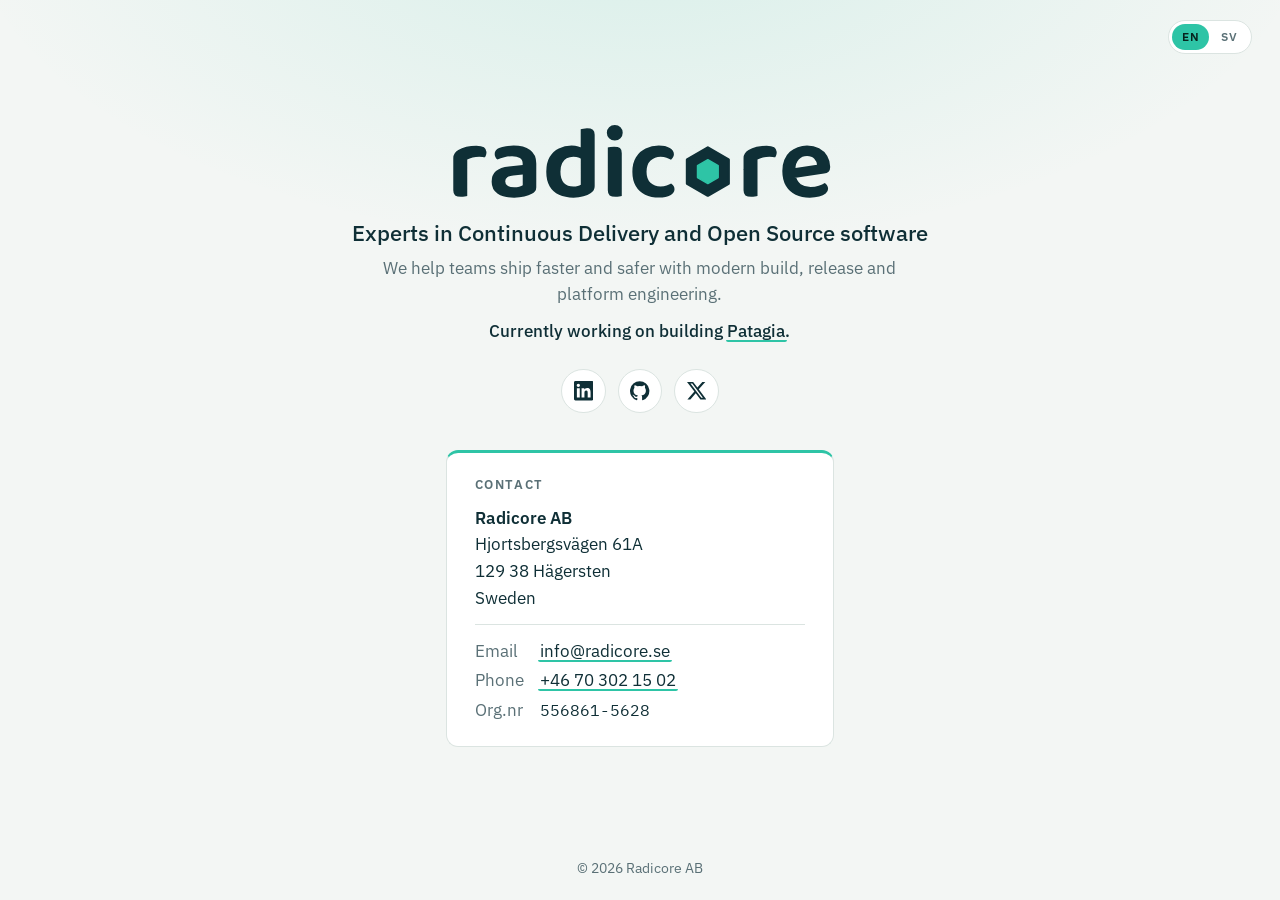
==== commit edbd2411: "update phone number Signed-off-by: Lars Sjöstrom <lars@radicore.se>" ====
--- a/index.html
+++ b/index.html
@@ -4,16 +4,7 @@
 <head>
   <meta charset="utf-8">
   <meta name="viewport" content="width=device-width, initial-scale=1">
-  <script>
-    (function () {
-      try {
-        var lang = (navigator.languages && navigator.languages[0]) || navigator.language || "";
-        var chosen = /(?:^|; )lang=/.test(document.cookie);
-        var fromSite = document.referrer.indexOf(location.origin + "/") === 0;
-        if (/^sv\b/i.test(lang) && !chosen && !fromSite) location.replace("/sv/");
-      } catch (e) { }
-    })();
-  </script>
+  <script src="/site.js"></script>
   <title>Radicore AB · Continuous Delivery &amp; Open Source</title>
   <meta name="description"
     content="Radicore AB: experts in Continuous Delivery and Open Source software, based in Stockholm.">
@@ -46,6 +37,9 @@
         "name": "Radicore AB",
         "alternateName": "Radicore",
         "url": "https://radicore.se/",
+        "sameAs": [
+          "https://share.google/cW0CIBGj0f3ryv34t"
+        ],
         "logo": "https://radicore.se/logo.png",
         "image": "https://radicore.se/og-image.png",
         "description": "Experts in Continuous Delivery and Open Source software.",
@@ -177,15 +171,13 @@
         <dt>Email</dt>
         <dd><a href="mailto:info@radicore.se">info@radicore.se</a></dd>
         <dt>Phone</dt>
-        <dd><a href="tel:+46703021502">070-302 15 02</a></dd>
+        <dd><a href="tel:+46703021502">+46 70 302 15 02</a></dd>
         <dt>Org.nr</dt>
         <dd class="mono">556861-5628</dd>
       </dl>
     </address>
   </main>
   <footer>© <span id="y">2026</span> Radicore AB</footer>
-  <script>document.getElementById("y").textContent = new Date().getFullYear();</script>
-  <script>document.querySelectorAll(".lang a").forEach(a => a.addEventListener("click", () => {document.cookie = "lang=" + a.hreflang + "; path=/; max-age=31536000; SameSite=Lax";}));</script>
 </body>
 
 </html>
--- a/style.css
+++ b/style.css
@@ -62,14 +62,27 @@
 }
 .lede { margin: .4rem auto 0; max-width: 32rem; text-wrap: pretty; color: var(--muted); }
 .now { margin: .6rem 0 0; font-weight: 500; }
-.now a, .now a:visited, .now a:hover, .now a:active {
+/* Text links: an accent underline that sweeps up into a soft highlight
+   behind the text on hover/focus. */
+.now a, .now a:visited, .now a:hover, .now a:active,
+.contact a, .contact a:visited {
   color: inherit;
-  text-decoration: underline;
-  text-decoration-color: var(--accent);
-  text-underline-offset: 3px;
+  text-decoration: none;
+  background-image: linear-gradient(color-mix(in srgb, var(--accent) 28%, transparent), color-mix(in srgb, var(--accent) 28%, transparent)),
+                    linear-gradient(var(--accent), var(--accent));
+  background-repeat: no-repeat;
+  background-position: 0 100%, 0 100%;
+  background-size: 100% 0, 100% 2px;
+  padding: 0 .1em;
+  margin: 0 -.1em;
+  border-radius: 2px;
+  -webkit-box-decoration-break: clone;
+  box-decoration-break: clone;
+  transition: background-size .25s ease;
   -webkit-tap-highlight-color: transparent;
 }
-.now a:hover { text-decoration-thickness: 2px; }
+.now a:hover, .now a:focus-visible,
+.contact a:hover, .contact a:focus-visible { background-size: 100% 100%, 100% 2px; }
 .social {
   display: flex;
   justify-content: center;
@@ -125,8 +138,6 @@
 }
 .contact dt { color: var(--muted); }
 .contact dd { margin: 0; }
-.contact a { color: inherit; text-decoration-color: var(--accent); text-underline-offset: 3px; }
-.contact a:hover { color: var(--accent-ink); }
 .mono { font-family: "IBM Plex Mono", ui-monospace, monospace; font-size: .95em; }
 .lang {
   position: absolute;
@@ -150,6 +161,39 @@
 }
 .lang a:hover { color: var(--accent-ink); }
 .lang [aria-current] { background: var(--accent); color: #06231d; }
+/* 404 page */
+.notfound .home { display: inline-block; line-height: 0; }
+.notfound .code {
+  margin: 1.5rem 0 0;
+  font-family: "IBM Plex Mono", ui-monospace, monospace;
+  font-size: 4rem;
+  line-height: 1;
+  font-weight: 400;
+  letter-spacing: .08em;
+  color: var(--accent);
+}
+.notfound .tagline { margin-top: .75rem; }
+.notfound .actions {
+  display: flex;
+  flex-wrap: wrap;
+  justify-content: center;
+  gap: .75rem;
+  margin: 1.75rem 0 0;
+}
+.button, .button:visited {
+  display: inline-block;
+  padding: .6rem 1.2rem;
+  border: 1px solid var(--line);
+  border-radius: 999px;
+  background: var(--surface);
+  color: var(--ink);
+  font-weight: 500;
+  text-decoration: none;
+  -webkit-tap-highlight-color: transparent;
+  transition: border-color .15s, color .15s;
+}
+.button:hover, .button:focus-visible { border-color: var(--accent); color: var(--accent-ink); }
+
 footer {
   padding: 1.25rem;
   text-align: center;
@@ -170,6 +214,8 @@
   .hero { flex: 1 1 0; min-width: 0; }
   .contact { flex: 0 1 22rem; }
   .social { margin-top: 1.1rem; }
+  .notfound .code { margin-top: .75rem; font-size: 3rem; }
+  .notfound .actions { margin-top: 1.1rem; }
 }
 /* Very narrow phones: stack the email/phone labels above their values. */
 @media (max-width: 340px) {
@@ -178,6 +224,6 @@
   .contact dd + dt { margin-top: .35rem; }
 }
 @media (prefers-reduced-motion: reduce) {
-  .social a { transition: none; }
+  .social a, .now a, .contact a { transition: none; }
   .social a:hover { transform: none; }
 }
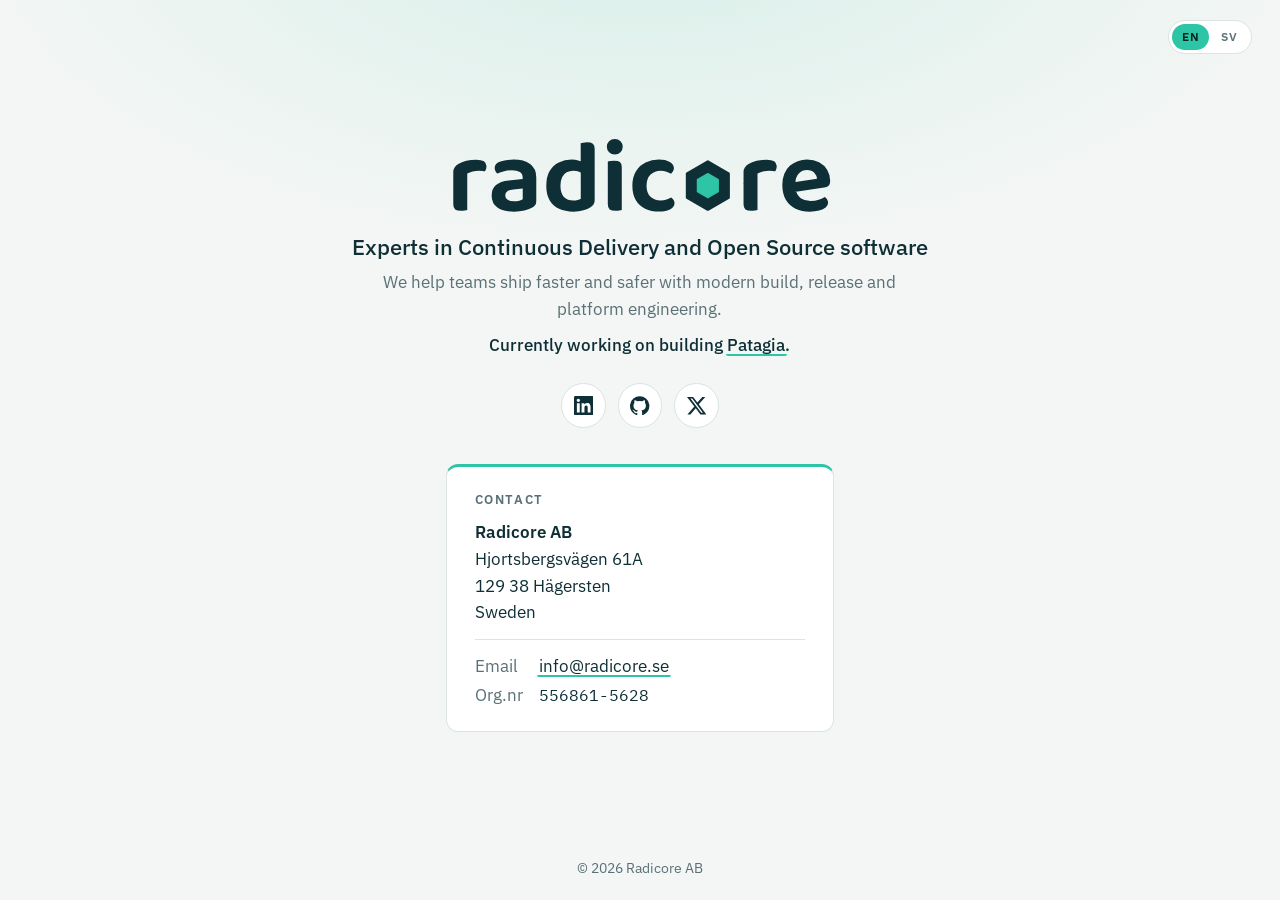
==== commit 68b50641: "Remove phone number Co-Authored-By: Claude Opus 5.5 <noreply@anthropic.com> Signed-off-by: Lars Sjös" ====
--- a/index.html
+++ b/index.html
@@ -1,183 +1,204 @@
-<!DOCTYPE html>
+<!doctype html>
 <html lang="en">
-
-<head>
-  <meta charset="utf-8">
-  <meta name="viewport" content="width=device-width, initial-scale=1">
-  <script src="/site.js"></script>
-  <title>Radicore AB · Continuous Delivery &amp; Open Source</title>
-  <meta name="description"
-    content="Radicore AB: experts in Continuous Delivery and Open Source software, based in Stockholm.">
-  <meta name="theme-color" content="#f3f6f4" media="(prefers-color-scheme: light)">
-  <meta name="theme-color" content="#0b1f24" media="(prefers-color-scheme: dark)">
-  <link rel="canonical" href="https://radicore.se/">
-  <link rel="alternate" hreflang="en" href="https://radicore.se/">
-  <link rel="alternate" hreflang="sv" href="https://radicore.se/sv/">
-  <link rel="alternate" hreflang="x-default" href="https://radicore.se/">
-  <meta property="og:type" content="website">
-  <meta property="og:site_name" content="Radicore">
-  <meta property="og:locale" content="en_US">
-  <meta property="og:locale:alternate" content="sv_SE">
-  <meta property="og:url" content="https://radicore.se/">
-  <meta property="og:title" content="Radicore AB · Continuous Delivery &amp; Open Source">
-  <meta property="og:description"
-    content="Experts in Continuous Delivery and Open Source software, based in Stockholm.">
-  <meta property="og:image" content="https://radicore.se/og-image.png">
-  <meta property="og:image:width" content="1200">
-  <meta property="og:image:height" content="630">
-  <meta property="og:image:alt" content="Radicore logo">
-  <meta name="twitter:card" content="summary_large_image">
-  <script type="application/ld+json">
-  {
-    "@context": "https://schema.org",
-    "@graph": [
+  <head>
+    <meta charset="utf-8" />
+    <meta name="viewport" content="width=device-width, initial-scale=1" />
+    <script src="/site.js"></script>
+    <title>Radicore AB · Continuous Delivery &amp; Open Source</title>
+    <meta
+      name="description"
+      content="Radicore AB: experts in Continuous Delivery and Open Source software, based in Stockholm."
+    />
+    <meta name="theme-color" content="#f3f6f4" media="(prefers-color-scheme: light)" />
+    <meta name="theme-color" content="#0b1f24" media="(prefers-color-scheme: dark)" />
+    <link rel="canonical" href="https://radicore.se/" />
+    <link rel="alternate" hreflang="en" href="https://radicore.se/" />
+    <link rel="alternate" hreflang="sv" href="https://radicore.se/sv/" />
+    <link rel="alternate" hreflang="x-default" href="https://radicore.se/" />
+    <meta property="og:type" content="website" />
+    <meta property="og:site_name" content="Radicore" />
+    <meta property="og:locale" content="en_US" />
+    <meta property="og:locale:alternate" content="sv_SE" />
+    <meta property="og:url" content="https://radicore.se/" />
+    <meta property="og:title" content="Radicore AB · Continuous Delivery &amp; Open Source" />
+    <meta
+      property="og:description"
+      content="Experts in Continuous Delivery and Open Source software, based in Stockholm."
+    />
+    <meta property="og:image" content="https://radicore.se/og-image.png" />
+    <meta property="og:image:width" content="1200" />
+    <meta property="og:image:height" content="630" />
+    <meta property="og:image:alt" content="Radicore logo" />
+    <meta name="twitter:card" content="summary_large_image" />
+    <script type="application/ld+json">
       {
-        "@type": "ProfessionalService",
-        "@id": "https://radicore.se/#organization",
-        "name": "Radicore AB",
-        "alternateName": "Radicore",
-        "url": "https://radicore.se/",
-        "sameAs": [
-          "https://share.google/cW0CIBGj0f3ryv34t"
-        ],
-        "logo": "https://radicore.se/logo.png",
-        "image": "https://radicore.se/og-image.png",
-        "description": "Experts in Continuous Delivery and Open Source software.",
-        "email": "info@radicore.se",
-        "telephone": "+46703021502",
-        "taxID": "556861-5628",
-        "identifier": {
-          "@type": "PropertyValue",
-          "propertyID": "Organisationsnummer",
-          "value": "556861-5628"
-        },
-        "address": {
-          "@type": "PostalAddress",
-          "streetAddress": "Hjortsbergsvägen 61A",
-          "postalCode": "129 38",
-          "addressLocality": "Hägersten",
-          "addressRegion": "Stockholm",
-          "addressCountry": "SE"
-        },
-        "knowsAbout": [
-          "Continuous Delivery",
-          "Continuous Integration",
-          "Open Source software",
-          "Platform engineering"
-        ],
-        "founder": {
-          "@id": "https://radicore.se/#lars"
-        }
-      },
-      {
-        "@type": "Person",
-        "@id": "https://radicore.se/#lars",
-        "name": "Lars Hanerud",
-        "sameAs": [
-          "https://se.linkedin.com/pub/lars-sj%C3%B6str%C3%B6m/2/9a0/586",
-          "https://github.com/lsjostro",
-          "https://twitter.com/latjon"
-        ],
-        "worksFor": [
+        "@context": "https://schema.org",
+        "@graph": [
           {
-            "@id": "https://radicore.se/#organization"
+            "@type": "ProfessionalService",
+            "@id": "https://radicore.se/#organization",
+            "name": "Radicore AB",
+            "alternateName": "Radicore",
+            "url": "https://radicore.se/",
+            "sameAs": ["https://share.google/cW0CIBGj0f3ryv34t"],
+            "logo": "https://radicore.se/logo.png",
+            "image": "https://radicore.se/og-image.png",
+            "description": "Experts in Continuous Delivery and Open Source software.",
+            "email": "info@radicore.se",
+            "taxID": "556861-5628",
+            "identifier": {
+              "@type": "PropertyValue",
+              "propertyID": "Organisationsnummer",
+              "value": "556861-5628"
+            },
+            "address": {
+              "@type": "PostalAddress",
+              "streetAddress": "Hjortsbergsvägen 61A",
+              "postalCode": "129 38",
+              "addressLocality": "Hägersten",
+              "addressRegion": "Stockholm",
+              "addressCountry": "SE"
+            },
+            "knowsAbout": [
+              "Continuous Delivery",
+              "Continuous Integration",
+              "Open Source software",
+              "Platform engineering"
+            ],
+            "founder": {
+              "@id": "https://radicore.se/#lars"
+            }
           },
           {
-            "@id": "https://patagia.se/#organization"
+            "@type": "Person",
+            "@id": "https://radicore.se/#lars",
+            "name": "Lars Hanerud",
+            "sameAs": [
+              "https://se.linkedin.com/pub/lars-sj%C3%B6str%C3%B6m/2/9a0/586",
+              "https://github.com/lsjostro",
+              "https://twitter.com/latjon"
+            ],
+            "worksFor": [
+              {
+                "@id": "https://radicore.se/#organization"
+              },
+              {
+                "@id": "https://patagia.se/#organization"
+              }
+            ]
+          },
+          {
+            "@type": "Organization",
+            "@id": "https://patagia.se/#organization",
+            "name": "Patagia",
+            "url": "https://patagia.se/",
+            "founder": {
+              "@id": "https://radicore.se/#lars"
+            }
           }
         ]
-      },
-      {
-        "@type": "Organization",
-        "@id": "https://patagia.se/#organization",
-        "name": "Patagia",
-        "url": "https://patagia.se/",
-        "founder": {
-          "@id": "https://radicore.se/#lars"
-        }
       }
-    ]
-  }
-  </script>
-  <link rel="icon" href="/favicon.svg" type="image/svg+xml">
-  <link rel="apple-touch-icon" href="/apple-touch-icon.png">
-  <link rel="preconnect" href="https://fonts.googleapis.com">
-  <link rel="preconnect" href="https://fonts.gstatic.com" crossorigin>
-  <link
-    href="https://fonts.googleapis.com/css2?family=IBM+Plex+Sans:wght@400;500;600&family=IBM+Plex+Mono:wght@400&display=swap"
-    rel="stylesheet">
-  <link rel="stylesheet" href="/style.css">
-</head>
+    </script>
+    <link rel="icon" href="/favicon.svg" type="image/svg+xml" />
+    <link rel="apple-touch-icon" href="/apple-touch-icon.png" />
+    <link rel="preconnect" href="https://fonts.googleapis.com" />
+    <link rel="preconnect" href="https://fonts.gstatic.com" crossorigin />
+    <link
+      href="https://fonts.googleapis.com/css2?family=IBM+Plex+Sans:wght@400;500;600&family=IBM+Plex+Mono:wght@400&display=swap"
+      rel="stylesheet"
+    />
+    <link rel="stylesheet" href="/style.css" />
+  </head>
 
-<body>
-  <nav class="lang" aria-label="Language">
-    <span aria-current="page">EN</span>
-    <a href="/sv/" hreflang="sv" lang="sv" title="Svenska">SV</a>
-  </nav>
-  <main>
-    <div class="hero">
-      <h1>
-        <svg class="logo" xmlns="http://www.w3.org/2000/svg" viewBox="-10 -701 3780 726" role="img"
-          aria-label="Radicore">
-          <path
-            d="M196.5396728515625 -355.5401611328125V-224.8199462890625H60.7401123046875V-369.3800048828125Q60.7401123046875 -396.0999755859375 73.580078125 -414.5599365234375Q86.4200439453125 -433.0198974609375 109.52001953125 -447.8798828125Q141.0999755859375 -467.35986328125 187.3399658203125 -478.92987060546875Q233.5799560546875 -490.4998779296875 285.47998046875 -490.4998779296875Q383.4598388671875 -490.4998779296875 383.4598388671875 -427.56005859375Q383.4598388671875 -412.60009765625 379.2198486328125 -399.7601318359375Q374.9798583984375 -386.920166015625 368.7398681640625 -377.8201904296875Q358.7398681640625 -379.8201904296875 343.9798583984375 -381.2001953125Q329.2198486328125 -382.5802001953125 312.599853515625 -382.5802001953125Q279.6197509765625 -382.5802001953125 248.959716796875 -375.25018310546875Q218.2996826171875 -367.920166015625 196.5396728515625 -355.5401611328125ZM60.7401123046875 -264.0 196.5396728515625 -259.43994140625V-1.3800048828125Q187.8197021484375 1.239990234375 171.30975341796875 4.04998779296875Q154.7998046875 6.8599853515625 135.35986328125 6.8599853515625Q97.0 6.8599853515625 78.87005615234375 -6.90997314453125Q60.7401123046875 -20.679931640625 60.7401123046875 -56.4197998046875ZM652.39990234375 -86.7197265625Q678.9000244140625 -86.7197265625 702.06005859375 -92.1197509765625Q725.2200927734375 -97.519775390625 735.9801025390625 -104.27978515625V-208.9801025390625L644.2198486328125 -200.320068359375Q607.0997314453125 -197.56005859375 586.439697265625 -184.1400146484375Q565.7796630859375 -170.719970703125 565.7796630859375 -144.639892578125Q565.7796630859375 -118.1798095703125 586.5997314453125 -102.44976806640625Q607.4197998046875 -86.7197265625 652.39990234375 -86.7197265625ZM647.0599365234375 -491.119873046875Q747.6998291015625 -491.119873046875 807.6897583007812 -448.70989990234375Q867.6796875 -406.2999267578125 867.6796875 -316.0999755859375V-87.159912109375Q867.6796875 -62.679931640625 855.459716796875 -48.0799560546875Q843.23974609375 -33.47998046875 824.3797607421875 -22.239990234375Q795.4197998046875 -5.52001953125 751.6998291015625 4.8599853515625Q707.9798583984375 15.239990234375 652.39990234375 15.239990234375Q551.5799560546875 15.239990234375 492.6400146484375 -23.92999267578125Q433.7000732421875 -63.0999755859375 433.7000732421875 -140.5399169921875Q433.7000732421875 -208.0198974609375 475.9600830078125 -244.06988525390625Q518.2200927734375 -280.119873046875 600.1800537109375 -288.35986328125L735.360107421875 -302.35986328125V-317.3399658203125Q735.360107421875 -354.320068359375 708.1500854492188 -370.81011962890625Q680.9400634765625 -387.3001708984375 631.800048828125 -387.3001708984375Q593.280029296875 -387.3001708984375 556.4000244140625 -377.7801513671875Q519.52001953125 -368.2601318359375 490.52001953125 -355.1201171875Q479.4200439453125 -363.360107421875 471.37005615234375 -378.4400634765625Q463.320068359375 -393.52001953125 463.320068359375 -409.719970703125Q463.320068359375 -449.35986328125 505.9599609375 -467.079833984375Q534.199951171875 -479.2198486328125 572.179931640625 -485.16986083984375Q610.159912109375 -491.119873046875 647.0599365234375 -491.119873046875ZM1300.2601318359375 -111.23974609375V-418.719970703125L1435.439697265625 -419.0999755859375V-95.2198486328125Q1435.439697265625 -72.4998779296875 1425.69970703125 -56.96990966796875Q1415.959716796875 -41.43994140625 1394.8597412109375 -28.5799560546875Q1369.27978515625 -11.8599853515625 1326.6998291015625 1.5Q1284.119873046875 14.8599853515625 1229.2999267578125 14.8599853515625Q1148.0 14.8599853515625 1088.6600341796875 -12.6199951171875Q1029.320068359375 -40.0999755859375 997.080078125 -96.0799560546875Q964.840087890625 -152.0599365234375 964.840087890625 -236.43994140625Q964.840087890625 -324.0599365234375 997.5100708007812 -380.22991943359375Q1030.1800537109375 -436.39990234375 1086.2100219726562 -463.7598876953125Q1142.239990234375 -491.119873046875 1210.43994140625 -491.119873046875Q1246.9599609375 -491.119873046875 1276.3800048828125 -482.599853515625Q1305.800048828125 -474.079833984375 1323.9400634765625 -462.4197998046875V-348.7401123046875Q1308.6600341796875 -362.16015625 1284.3599853515625 -372.87017822265625Q1260.0599365234375 -383.5802001953125 1228.35986328125 -383.5802001953125Q1191.6998291015625 -383.5802001953125 1163.2097778320312 -368.25018310546875Q1134.7197265625 -352.920166015625 1118.6796875 -320.360107421875Q1102.6396484375 -287.800048828125 1102.6396484375 -235.679931640625Q1102.6396484375 -162.039794921875 1136.4097290039062 -127.66973876953125Q1170.1798095703125 -93.2996826171875 1228.2999267578125 -93.2996826171875Q1252.760009765625 -93.2996826171875 1270.6100463867188 -98.939697265625Q1288.4600830078125 -104.5797119140625 1300.2601318359375 -111.23974609375ZM1435.439697265625 -391.6600341796875 1299.64013671875 -391.280029296875V-650.47998046875Q1308.360107421875 -653.0999755859375 1325.06005859375 -655.9099731445312Q1341.760009765625 -658.719970703125 1360.8199462890625 -658.719970703125Q1400.1798095703125 -658.719970703125 1417.8097534179688 -645.260009765625Q1435.439697265625 -631.800048828125 1435.439697265625 -595.440185546875ZM1553.60009765625 -616.0599365234375Q1553.60009765625 -647.599853515625 1575.4200439453125 -669.2297973632812Q1597.239990234375 -690.8597412109375 1631.0198974609375 -690.8597412109375Q1665.1798095703125 -690.8597412109375 1686.6197509765625 -669.2297973632812Q1708.0596923828125 -647.599853515625 1708.0596923828125 -616.0599365234375Q1708.0596923828125 -585.1400146484375 1686.6197509765625 -563.2000732421875Q1665.1798095703125 -541.2601318359375 1631.0198974609375 -541.2601318359375Q1597.239990234375 -541.2601318359375 1575.4200439453125 -563.2000732421875Q1553.60009765625 -585.1400146484375 1553.60009765625 -616.0599365234375ZM1563.1201171875 -264.0H1698.919677734375V-1.3800048828125Q1690.19970703125 1.239990234375 1673.6897583007812 4.04998779296875Q1657.1798095703125 6.8599853515625 1637.7398681640625 6.8599853515625Q1599.3800048828125 6.8599853515625 1581.2500610351562 -6.90997314453125Q1563.1201171875 -20.679931640625 1563.1201171875 -56.4197998046875ZM1698.919677734375 -194.000244140625H1563.1201171875V-471.7799072265625Q1571.840087890625 -474.39990234375 1588.5400390625 -477.20989990234375Q1605.239990234375 -480.0198974609375 1624.679931640625 -480.0198974609375Q1663.6597900390625 -480.0198974609375 1681.2897338867188 -466.5599365234375Q1698.919677734375 -453.0999755859375 1698.919677734375 -416.360107421875ZM2075.9398193359375 -382.5802001953125Q2019.0997314453125 -382.5802001953125 1979.3696899414062 -345.2601318359375Q1939.6396484375 -307.9400634765625 1939.6396484375 -236.8199462890625Q1939.6396484375 -166.079833984375 1977.8696899414062 -129.999755859375Q2016.0997314453125 -93.919677734375 2075.31982421875 -93.919677734375Q2109.8798828125 -93.919677734375 2135.0899047851562 -102.939697265625Q2160.2999267578125 -111.959716796875 2178.5799560546875 -122.6197509765625Q2194.5399169921875 -111.6597900390625 2203.0899047851562 -98.31982421875Q2211.639892578125 -84.9798583984375 2211.639892578125 -65.7799072265625Q2211.639892578125 -30.3399658203125 2171.3798828125 -8.04998779296875Q2131.119873046875 14.239990234375 2062.2999267578125 14.239990234375Q1984.6199951171875 14.239990234375 1925.780029296875 -13.80999755859375Q1866.9400634765625 -41.8599853515625 1834.3900756835938 -98.02996826171875Q1801.840087890625 -154.199951171875 1801.840087890625 -236.8199462890625Q1801.840087890625 -322.159912109375 1836.9400634765625 -378.5198974609375Q1872.0400390625 -434.8798828125 1930.5700073242188 -462.9998779296875Q1989.0999755859375 -491.119873046875 2058.43994140625 -491.119873046875Q2126.0198974609375 -491.119873046875 2165.89990234375 -467.0198974609375Q2205.7799072265625 -442.919921875 2205.7799072265625 -407.239990234375Q2205.7799072265625 -390.9000244140625 2197.5399169921875 -377.25006103515625Q2189.2999267578125 -363.60009765625 2177.679931640625 -354.2601318359375Q2158.7799072265625 -364.920166015625 2133.8298950195312 -373.75018310546875Q2108.8798828125 -382.5802001953125 2075.9398193359375 -382.5802001953125ZM3018.5396728515625 -355.5401611328125V-224.8199462890625H2882.7401123046875V-369.3800048828125Q2882.7401123046875 -396.0999755859375 2895.580078125 -414.5599365234375Q2908.4200439453125 -433.0198974609375 2931.52001953125 -447.8798828125Q2963.0999755859375 -467.35986328125 3009.3399658203125 -478.92987060546875Q3055.5799560546875 -490.4998779296875 3107.47998046875 -490.4998779296875Q3205.4598388671875 -490.4998779296875 3205.4598388671875 -427.56005859375Q3205.4598388671875 -412.60009765625 3201.2198486328125 -399.7601318359375Q3196.9798583984375 -386.920166015625 3190.7398681640625 -377.8201904296875Q3180.7398681640625 -379.8201904296875 3165.9798583984375 -381.2001953125Q3151.2198486328125 -382.5802001953125 3134.599853515625 -382.5802001953125Q3101.6197509765625 -382.5802001953125 3070.959716796875 -375.25018310546875Q3040.2996826171875 -367.920166015625 3018.5396728515625 -355.5401611328125ZM2882.7401123046875 -264.0 3018.5396728515625 -259.43994140625V-1.3800048828125Q3009.8197021484375 1.239990234375 2993.3097534179688 4.04998779296875Q2976.7998046875 6.8599853515625 2957.35986328125 6.8599853515625Q2919.0 6.8599853515625 2900.8700561523438 -6.90997314453125Q2882.7401123046875 -20.679931640625 2882.7401123046875 -56.4197998046875ZM3344.599853515625 -171.9400634765625 3339.35986328125 -265.31982421875 3597.3402099609375 -304.4598388671875Q3594.5802001953125 -337.760009765625 3570.5001220703125 -363.65008544921875Q3546.4200439453125 -389.5401611328125 3500.0599365234375 -389.5401611328125Q3451.6998291015625 -389.5401611328125 3419.8797607421875 -356.51007080078125Q3388.0596923828125 -323.47998046875 3386.8197021484375 -262.1798095703125L3390.5396728515625 -201.7401123046875Q3399.399658203125 -142.8199462890625 3438.69970703125 -115.88983154296875Q3477.999755859375 -88.959716796875 3535.2999267578125 -88.959716796875Q3577.2999267578125 -88.959716796875 3613.7799072265625 -101.0997314453125Q3650.2598876953125 -113.23974609375 3672.119873046875 -127.3797607421875Q3686.2198486328125 -118.519775390625 3695.5098266601562 -103.74981689453125Q3704.7998046875 -88.9798583984375 3704.7998046875 -72.0198974609375Q3704.7998046875 -44.3399658203125 3681.4398193359375 -24.739990234375Q3658.079833984375 -5.1400146484375 3617.9298706054688 4.8599853515625Q3577.7799072265625 14.8599853515625 3526.3399658203125 14.8599853515625Q3448.719970703125 14.8599853515625 3388.5 -14.07000732421875Q3328.280029296875 -43.0 3294.06005859375 -100.66998291015625Q3259.840087890625 -158.3399658203125 3259.840087890625 -243.919921875Q3259.840087890625 -306.4998779296875 3279.4400634765625 -353.16986083984375Q3299.0400390625 -399.83984375 3332.5700073242188 -430.2198486328125Q3366.0999755859375 -460.599853515625 3409.2699584960938 -475.85986328125Q3452.43994140625 -491.119873046875 3499.8199462890625 -491.119873046875Q3567.0198974609375 -491.119873046875 3617.5498657226562 -464.18988037109375Q3668.079833984375 -437.2598876953125 3696.7498168945312 -390.139892578125Q3725.4197998046875 -343.0198974609375 3725.4197998046875 -281.7799072265625Q3725.4197998046875 -252.3399658203125 3709.83984375 -237.57000732421875Q3694.2598876953125 -222.800048828125 3666.3399658203125 -218.9400634765625Z"
-            fill="currentColor" />
-          <path d="M2535.7 -470.5 L2737.0 -354.3 L2737.0 -121.9 L2535.7 -5.7 L2334.5 -121.9 L2334.5 -354.3 Z"
-            fill="currentColor" stroke="currentColor" stroke-width="26" stroke-linejoin="round" />
-          <path d="M2535.7 -354.3 L2636.4 -296.2 L2636.4 -180.0 L2535.7 -121.9 L2435.1 -180.0 L2435.1 -296.2 Z"
-            fill="var(--accent)" stroke="var(--accent)" stroke-width="14" stroke-linejoin="round" />
-        </svg>
-      </h1>
-      <p class="tagline">Experts in Continuous Delivery and Open Source software</p>
-      <p class="lede">We help teams ship faster and safer with modern build, release and platform engineering.</p>
-      <p class="now">Currently working on building <a href="https://patagia.se">Patagia</a>.</p>
+  <body>
+    <nav class="lang" aria-label="Language">
+      <span aria-current="page">EN</span>
+      <a href="/sv/" hreflang="sv" lang="sv" title="Svenska">SV</a>
+    </nav>
+    <main>
+      <div class="hero">
+        <h1>
+          <svg
+            class="logo"
+            xmlns="http://www.w3.org/2000/svg"
+            viewBox="-10 -701 3780 726"
+            role="img"
+            aria-label="Radicore"
+          >
+            <path
+              d="M196.5396728515625 -355.5401611328125V-224.8199462890625H60.7401123046875V-369.3800048828125Q60.7401123046875 -396.0999755859375 73.580078125 -414.5599365234375Q86.4200439453125 -433.0198974609375 109.52001953125 -447.8798828125Q141.0999755859375 -467.35986328125 187.3399658203125 -478.92987060546875Q233.5799560546875 -490.4998779296875 285.47998046875 -490.4998779296875Q383.4598388671875 -490.4998779296875 383.4598388671875 -427.56005859375Q383.4598388671875 -412.60009765625 379.2198486328125 -399.7601318359375Q374.9798583984375 -386.920166015625 368.7398681640625 -377.8201904296875Q358.7398681640625 -379.8201904296875 343.9798583984375 -381.2001953125Q329.2198486328125 -382.5802001953125 312.599853515625 -382.5802001953125Q279.6197509765625 -382.5802001953125 248.959716796875 -375.25018310546875Q218.2996826171875 -367.920166015625 196.5396728515625 -355.5401611328125ZM60.7401123046875 -264.0 196.5396728515625 -259.43994140625V-1.3800048828125Q187.8197021484375 1.239990234375 171.30975341796875 4.04998779296875Q154.7998046875 6.8599853515625 135.35986328125 6.8599853515625Q97.0 6.8599853515625 78.87005615234375 -6.90997314453125Q60.7401123046875 -20.679931640625 60.7401123046875 -56.4197998046875ZM652.39990234375 -86.7197265625Q678.9000244140625 -86.7197265625 702.06005859375 -92.1197509765625Q725.2200927734375 -97.519775390625 735.9801025390625 -104.27978515625V-208.9801025390625L644.2198486328125 -200.320068359375Q607.0997314453125 -197.56005859375 586.439697265625 -184.1400146484375Q565.7796630859375 -170.719970703125 565.7796630859375 -144.639892578125Q565.7796630859375 -118.1798095703125 586.5997314453125 -102.44976806640625Q607.4197998046875 -86.7197265625 652.39990234375 -86.7197265625ZM647.0599365234375 -491.119873046875Q747.6998291015625 -491.119873046875 807.6897583007812 -448.70989990234375Q867.6796875 -406.2999267578125 867.6796875 -316.0999755859375V-87.159912109375Q867.6796875 -62.679931640625 855.459716796875 -48.0799560546875Q843.23974609375 -33.47998046875 824.3797607421875 -22.239990234375Q795.4197998046875 -5.52001953125 751.6998291015625 4.8599853515625Q707.9798583984375 15.239990234375 652.39990234375 15.239990234375Q551.5799560546875 15.239990234375 492.6400146484375 -23.92999267578125Q433.7000732421875 -63.0999755859375 433.7000732421875 -140.5399169921875Q433.7000732421875 -208.0198974609375 475.9600830078125 -244.06988525390625Q518.2200927734375 -280.119873046875 600.1800537109375 -288.35986328125L735.360107421875 -302.35986328125V-317.3399658203125Q735.360107421875 -354.320068359375 708.1500854492188 -370.81011962890625Q680.9400634765625 -387.3001708984375 631.800048828125 -387.3001708984375Q593.280029296875 -387.3001708984375 556.4000244140625 -377.7801513671875Q519.52001953125 -368.2601318359375 490.52001953125 -355.1201171875Q479.4200439453125 -363.360107421875 471.37005615234375 -378.4400634765625Q463.320068359375 -393.52001953125 463.320068359375 -409.719970703125Q463.320068359375 -449.35986328125 505.9599609375 -467.079833984375Q534.199951171875 -479.2198486328125 572.179931640625 -485.16986083984375Q610.159912109375 -491.119873046875 647.0599365234375 -491.119873046875ZM1300.2601318359375 -111.23974609375V-418.719970703125L1435.439697265625 -419.0999755859375V-95.2198486328125Q1435.439697265625 -72.4998779296875 1425.69970703125 -56.96990966796875Q1415.959716796875 -41.43994140625 1394.8597412109375 -28.5799560546875Q1369.27978515625 -11.8599853515625 1326.6998291015625 1.5Q1284.119873046875 14.8599853515625 1229.2999267578125 14.8599853515625Q1148.0 14.8599853515625 1088.6600341796875 -12.6199951171875Q1029.320068359375 -40.0999755859375 997.080078125 -96.0799560546875Q964.840087890625 -152.0599365234375 964.840087890625 -236.43994140625Q964.840087890625 -324.0599365234375 997.5100708007812 -380.22991943359375Q1030.1800537109375 -436.39990234375 1086.2100219726562 -463.7598876953125Q1142.239990234375 -491.119873046875 1210.43994140625 -491.119873046875Q1246.9599609375 -491.119873046875 1276.3800048828125 -482.599853515625Q1305.800048828125 -474.079833984375 1323.9400634765625 -462.4197998046875V-348.7401123046875Q1308.6600341796875 -362.16015625 1284.3599853515625 -372.87017822265625Q1260.0599365234375 -383.5802001953125 1228.35986328125 -383.5802001953125Q1191.6998291015625 -383.5802001953125 1163.2097778320312 -368.25018310546875Q1134.7197265625 -352.920166015625 1118.6796875 -320.360107421875Q1102.6396484375 -287.800048828125 1102.6396484375 -235.679931640625Q1102.6396484375 -162.039794921875 1136.4097290039062 -127.66973876953125Q1170.1798095703125 -93.2996826171875 1228.2999267578125 -93.2996826171875Q1252.760009765625 -93.2996826171875 1270.6100463867188 -98.939697265625Q1288.4600830078125 -104.5797119140625 1300.2601318359375 -111.23974609375ZM1435.439697265625 -391.6600341796875 1299.64013671875 -391.280029296875V-650.47998046875Q1308.360107421875 -653.0999755859375 1325.06005859375 -655.9099731445312Q1341.760009765625 -658.719970703125 1360.8199462890625 -658.719970703125Q1400.1798095703125 -658.719970703125 1417.8097534179688 -645.260009765625Q1435.439697265625 -631.800048828125 1435.439697265625 -595.440185546875ZM1553.60009765625 -616.0599365234375Q1553.60009765625 -647.599853515625 1575.4200439453125 -669.2297973632812Q1597.239990234375 -690.8597412109375 1631.0198974609375 -690.8597412109375Q1665.1798095703125 -690.8597412109375 1686.6197509765625 -669.2297973632812Q1708.0596923828125 -647.599853515625 1708.0596923828125 -616.0599365234375Q1708.0596923828125 -585.1400146484375 1686.6197509765625 -563.2000732421875Q1665.1798095703125 -541.2601318359375 1631.0198974609375 -541.2601318359375Q1597.239990234375 -541.2601318359375 1575.4200439453125 -563.2000732421875Q1553.60009765625 -585.1400146484375 1553.60009765625 -616.0599365234375ZM1563.1201171875 -264.0H1698.919677734375V-1.3800048828125Q1690.19970703125 1.239990234375 1673.6897583007812 4.04998779296875Q1657.1798095703125 6.8599853515625 1637.7398681640625 6.8599853515625Q1599.3800048828125 6.8599853515625 1581.2500610351562 -6.90997314453125Q1563.1201171875 -20.679931640625 1563.1201171875 -56.4197998046875ZM1698.919677734375 -194.000244140625H1563.1201171875V-471.7799072265625Q1571.840087890625 -474.39990234375 1588.5400390625 -477.20989990234375Q1605.239990234375 -480.0198974609375 1624.679931640625 -480.0198974609375Q1663.6597900390625 -480.0198974609375 1681.2897338867188 -466.5599365234375Q1698.919677734375 -453.0999755859375 1698.919677734375 -416.360107421875ZM2075.9398193359375 -382.5802001953125Q2019.0997314453125 -382.5802001953125 1979.3696899414062 -345.2601318359375Q1939.6396484375 -307.9400634765625 1939.6396484375 -236.8199462890625Q1939.6396484375 -166.079833984375 1977.8696899414062 -129.999755859375Q2016.0997314453125 -93.919677734375 2075.31982421875 -93.919677734375Q2109.8798828125 -93.919677734375 2135.0899047851562 -102.939697265625Q2160.2999267578125 -111.959716796875 2178.5799560546875 -122.6197509765625Q2194.5399169921875 -111.6597900390625 2203.0899047851562 -98.31982421875Q2211.639892578125 -84.9798583984375 2211.639892578125 -65.7799072265625Q2211.639892578125 -30.3399658203125 2171.3798828125 -8.04998779296875Q2131.119873046875 14.239990234375 2062.2999267578125 14.239990234375Q1984.6199951171875 14.239990234375 1925.780029296875 -13.80999755859375Q1866.9400634765625 -41.8599853515625 1834.3900756835938 -98.02996826171875Q1801.840087890625 -154.199951171875 1801.840087890625 -236.8199462890625Q1801.840087890625 -322.159912109375 1836.9400634765625 -378.5198974609375Q1872.0400390625 -434.8798828125 1930.5700073242188 -462.9998779296875Q1989.0999755859375 -491.119873046875 2058.43994140625 -491.119873046875Q2126.0198974609375 -491.119873046875 2165.89990234375 -467.0198974609375Q2205.7799072265625 -442.919921875 2205.7799072265625 -407.239990234375Q2205.7799072265625 -390.9000244140625 2197.5399169921875 -377.25006103515625Q2189.2999267578125 -363.60009765625 2177.679931640625 -354.2601318359375Q2158.7799072265625 -364.920166015625 2133.8298950195312 -373.75018310546875Q2108.8798828125 -382.5802001953125 2075.9398193359375 -382.5802001953125ZM3018.5396728515625 -355.5401611328125V-224.8199462890625H2882.7401123046875V-369.3800048828125Q2882.7401123046875 -396.0999755859375 2895.580078125 -414.5599365234375Q2908.4200439453125 -433.0198974609375 2931.52001953125 -447.8798828125Q2963.0999755859375 -467.35986328125 3009.3399658203125 -478.92987060546875Q3055.5799560546875 -490.4998779296875 3107.47998046875 -490.4998779296875Q3205.4598388671875 -490.4998779296875 3205.4598388671875 -427.56005859375Q3205.4598388671875 -412.60009765625 3201.2198486328125 -399.7601318359375Q3196.9798583984375 -386.920166015625 3190.7398681640625 -377.8201904296875Q3180.7398681640625 -379.8201904296875 3165.9798583984375 -381.2001953125Q3151.2198486328125 -382.5802001953125 3134.599853515625 -382.5802001953125Q3101.6197509765625 -382.5802001953125 3070.959716796875 -375.25018310546875Q3040.2996826171875 -367.920166015625 3018.5396728515625 -355.5401611328125ZM2882.7401123046875 -264.0 3018.5396728515625 -259.43994140625V-1.3800048828125Q3009.8197021484375 1.239990234375 2993.3097534179688 4.04998779296875Q2976.7998046875 6.8599853515625 2957.35986328125 6.8599853515625Q2919.0 6.8599853515625 2900.8700561523438 -6.90997314453125Q2882.7401123046875 -20.679931640625 2882.7401123046875 -56.4197998046875ZM3344.599853515625 -171.9400634765625 3339.35986328125 -265.31982421875 3597.3402099609375 -304.4598388671875Q3594.5802001953125 -337.760009765625 3570.5001220703125 -363.65008544921875Q3546.4200439453125 -389.5401611328125 3500.0599365234375 -389.5401611328125Q3451.6998291015625 -389.5401611328125 3419.8797607421875 -356.51007080078125Q3388.0596923828125 -323.47998046875 3386.8197021484375 -262.1798095703125L3390.5396728515625 -201.7401123046875Q3399.399658203125 -142.8199462890625 3438.69970703125 -115.88983154296875Q3477.999755859375 -88.959716796875 3535.2999267578125 -88.959716796875Q3577.2999267578125 -88.959716796875 3613.7799072265625 -101.0997314453125Q3650.2598876953125 -113.23974609375 3672.119873046875 -127.3797607421875Q3686.2198486328125 -118.519775390625 3695.5098266601562 -103.74981689453125Q3704.7998046875 -88.9798583984375 3704.7998046875 -72.0198974609375Q3704.7998046875 -44.3399658203125 3681.4398193359375 -24.739990234375Q3658.079833984375 -5.1400146484375 3617.9298706054688 4.8599853515625Q3577.7799072265625 14.8599853515625 3526.3399658203125 14.8599853515625Q3448.719970703125 14.8599853515625 3388.5 -14.07000732421875Q3328.280029296875 -43.0 3294.06005859375 -100.66998291015625Q3259.840087890625 -158.3399658203125 3259.840087890625 -243.919921875Q3259.840087890625 -306.4998779296875 3279.4400634765625 -353.16986083984375Q3299.0400390625 -399.83984375 3332.5700073242188 -430.2198486328125Q3366.0999755859375 -460.599853515625 3409.2699584960938 -475.85986328125Q3452.43994140625 -491.119873046875 3499.8199462890625 -491.119873046875Q3567.0198974609375 -491.119873046875 3617.5498657226562 -464.18988037109375Q3668.079833984375 -437.2598876953125 3696.7498168945312 -390.139892578125Q3725.4197998046875 -343.0198974609375 3725.4197998046875 -281.7799072265625Q3725.4197998046875 -252.3399658203125 3709.83984375 -237.57000732421875Q3694.2598876953125 -222.800048828125 3666.3399658203125 -218.9400634765625Z"
+              fill="currentColor"
+            />
+            <path
+              d="M2535.7 -470.5 L2737.0 -354.3 L2737.0 -121.9 L2535.7 -5.7 L2334.5 -121.9 L2334.5 -354.3 Z"
+              fill="currentColor"
+              stroke="currentColor"
+              stroke-width="26"
+              stroke-linejoin="round"
+            />
+            <path
+              d="M2535.7 -354.3 L2636.4 -296.2 L2636.4 -180.0 L2535.7 -121.9 L2435.1 -180.0 L2435.1 -296.2 Z"
+              fill="var(--accent)"
+              stroke="var(--accent)"
+              stroke-width="14"
+              stroke-linejoin="round"
+            />
+          </svg>
+        </h1>
+        <p class="tagline">Experts in Continuous Delivery and Open Source software</p>
+        <p class="lede">We help teams ship faster and safer with modern build, release and platform engineering.</p>
+        <p class="now">Currently working on building <a href="https://patagia.se">Patagia</a>.</p>
 
-      <ul class="social">
-        <li>
-          <a href="https://se.linkedin.com/pub/lars-sj%C3%B6str%C3%B6m/2/9a0/586" target="_blank" rel="noopener"
-            aria-label="LinkedIn">
-            <svg viewBox="0 0 24 24" aria-hidden="true">
-              <path
-                d="M20.45 20.45h-3.56v-5.57c0-1.33-.02-3.04-1.85-3.04-1.85 0-2.14 1.45-2.14 2.94v5.67H9.35V9h3.41v1.56h.05c.48-.9 1.64-1.85 3.37-1.85 3.6 0 4.27 2.37 4.27 5.46v6.28zM5.34 7.43a2.06 2.06 0 1 1 0-4.13 2.06 2.06 0 0 1 0 4.13zM7.12 20.45H3.56V9h3.56v11.45zM22.22 0H1.77C.79 0 0 .77 0 1.73v20.54C0 23.23.79 24 1.77 24h20.45c.98 0 1.78-.77 1.78-1.73V1.73C24 .77 23.2 0 22.22 0z" />
-            </svg>
-          </a>
-        </li>
-        <li>
-          <a href="https://github.com/lsjostro" target="_blank" rel="noopener" aria-label="GitHub">
-            <svg viewBox="0 0 24 24" aria-hidden="true">
-              <path
-                d="M12 .3a12 12 0 0 0-3.8 23.38c.6.12.83-.26.83-.57L9 21.07c-3.34.72-4.04-1.61-4.04-1.61-.55-1.39-1.34-1.76-1.34-1.76-1.08-.74.09-.73.09-.73 1.2.09 1.83 1.24 1.83 1.24 1.07 1.83 2.81 1.3 3.5 1 .1-.78.42-1.31.76-1.61-2.67-.3-5.47-1.33-5.47-5.93 0-1.31.47-2.38 1.24-3.22-.14-.3-.54-1.52.1-3.18 0 0 1-.32 3.3 1.23a11.5 11.5 0 0 1 6 0c2.28-1.55 3.29-1.23 3.29-1.23.64 1.66.24 2.88.12 3.18a4.65 4.65 0 0 1 1.23 3.22c0 4.61-2.8 5.63-5.48 5.92.42.36.81 1.1.81 2.22l-.01 3.29c0 .31.2.69.82.57A12 12 0 0 0 12 .3" />
-            </svg>
-          </a>
-        </li>
-        <li>
-          <a href="https://twitter.com/latjon" target="_blank" rel="noopener" aria-label="X (Twitter)">
-            <svg viewBox="0 0 24 24" aria-hidden="true">
-              <path
-                d="M18.9 1.15h3.68l-8.04 9.19L24 22.85h-7.4l-5.8-7.58-6.63 7.58H.48l8.6-9.83L0 1.15h7.59l5.24 6.93 6.07-6.93zm-1.29 19.5h2.04L6.48 3.24H4.3l13.31 17.41z" />
-            </svg>
-          </a>
-        </li>
-      </ul>
-    </div>
+        <ul class="social">
+          <li>
+            <a
+              href="https://se.linkedin.com/pub/lars-sj%C3%B6str%C3%B6m/2/9a0/586"
+              target="_blank"
+              rel="noopener"
+              aria-label="LinkedIn"
+            >
+              <svg viewBox="0 0 24 24" aria-hidden="true">
+                <path
+                  d="M20.45 20.45h-3.56v-5.57c0-1.33-.02-3.04-1.85-3.04-1.85 0-2.14 1.45-2.14 2.94v5.67H9.35V9h3.41v1.56h.05c.48-.9 1.64-1.85 3.37-1.85 3.6 0 4.27 2.37 4.27 5.46v6.28zM5.34 7.43a2.06 2.06 0 1 1 0-4.13 2.06 2.06 0 0 1 0 4.13zM7.12 20.45H3.56V9h3.56v11.45zM22.22 0H1.77C.79 0 0 .77 0 1.73v20.54C0 23.23.79 24 1.77 24h20.45c.98 0 1.78-.77 1.78-1.73V1.73C24 .77 23.2 0 22.22 0z"
+                />
+              </svg>
+            </a>
+          </li>
+          <li>
+            <a href="https://github.com/lsjostro" target="_blank" rel="noopener" aria-label="GitHub">
+              <svg viewBox="0 0 24 24" aria-hidden="true">
+                <path
+                  d="M12 .3a12 12 0 0 0-3.8 23.38c.6.12.83-.26.83-.57L9 21.07c-3.34.72-4.04-1.61-4.04-1.61-.55-1.39-1.34-1.76-1.34-1.76-1.08-.74.09-.73.09-.73 1.2.09 1.83 1.24 1.83 1.24 1.07 1.83 2.81 1.3 3.5 1 .1-.78.42-1.31.76-1.61-2.67-.3-5.47-1.33-5.47-5.93 0-1.31.47-2.38 1.24-3.22-.14-.3-.54-1.52.1-3.18 0 0 1-.32 3.3 1.23a11.5 11.5 0 0 1 6 0c2.28-1.55 3.29-1.23 3.29-1.23.64 1.66.24 2.88.12 3.18a4.65 4.65 0 0 1 1.23 3.22c0 4.61-2.8 5.63-5.48 5.92.42.36.81 1.1.81 2.22l-.01 3.29c0 .31.2.69.82.57A12 12 0 0 0 12 .3"
+                />
+              </svg>
+            </a>
+          </li>
+          <li>
+            <a href="https://twitter.com/latjon" target="_blank" rel="noopener" aria-label="X (Twitter)">
+              <svg viewBox="0 0 24 24" aria-hidden="true">
+                <path
+                  d="M18.9 1.15h3.68l-8.04 9.19L24 22.85h-7.4l-5.8-7.58-6.63 7.58H.48l8.6-9.83L0 1.15h7.59l5.24 6.93 6.07-6.93zm-1.29 19.5h2.04L6.48 3.24H4.3l13.31 17.41z"
+                />
+              </svg>
+            </a>
+          </li>
+        </ul>
+      </div>
 
-    <address class="contact">
-      <h2>Contact</h2>
-      <strong>Radicore AB</strong><br>
-      Hjortsbergsvägen 61A<br>
-      129 38 Hägersten<br>
-      Sweden
-      <dl>
-        <dt>Email</dt>
-        <dd><a href="mailto:info@radicore.se">info@radicore.se</a></dd>
-        <dt>Phone</dt>
-        <dd><a href="tel:+46703021502">+46 70 302 15 02</a></dd>
-        <dt>Org.nr</dt>
-        <dd class="mono">556861-5628</dd>
-      </dl>
-    </address>
-  </main>
-  <footer>© <span id="y">2026</span> Radicore AB</footer>
-</body>
-
-</html>+      <address class="contact">
+        <h2>Contact</h2>
+        <strong>Radicore AB</strong><br />
+        Hjortsbergsvägen 61A<br />
+        129 38 Hägersten<br />
+        Sweden
+        <dl>
+          <dt>Email</dt>
+          <dd><a href="mailto:info@radicore.se">info@radicore.se</a></dd>
+          <dt>Org.nr</dt>
+          <dd class="mono">556861-5628</dd>
+        </dl>
+      </address>
+    </main>
+    <footer>© <span id="y">2026</span> Radicore AB</footer>
+  </body>
+</html>
